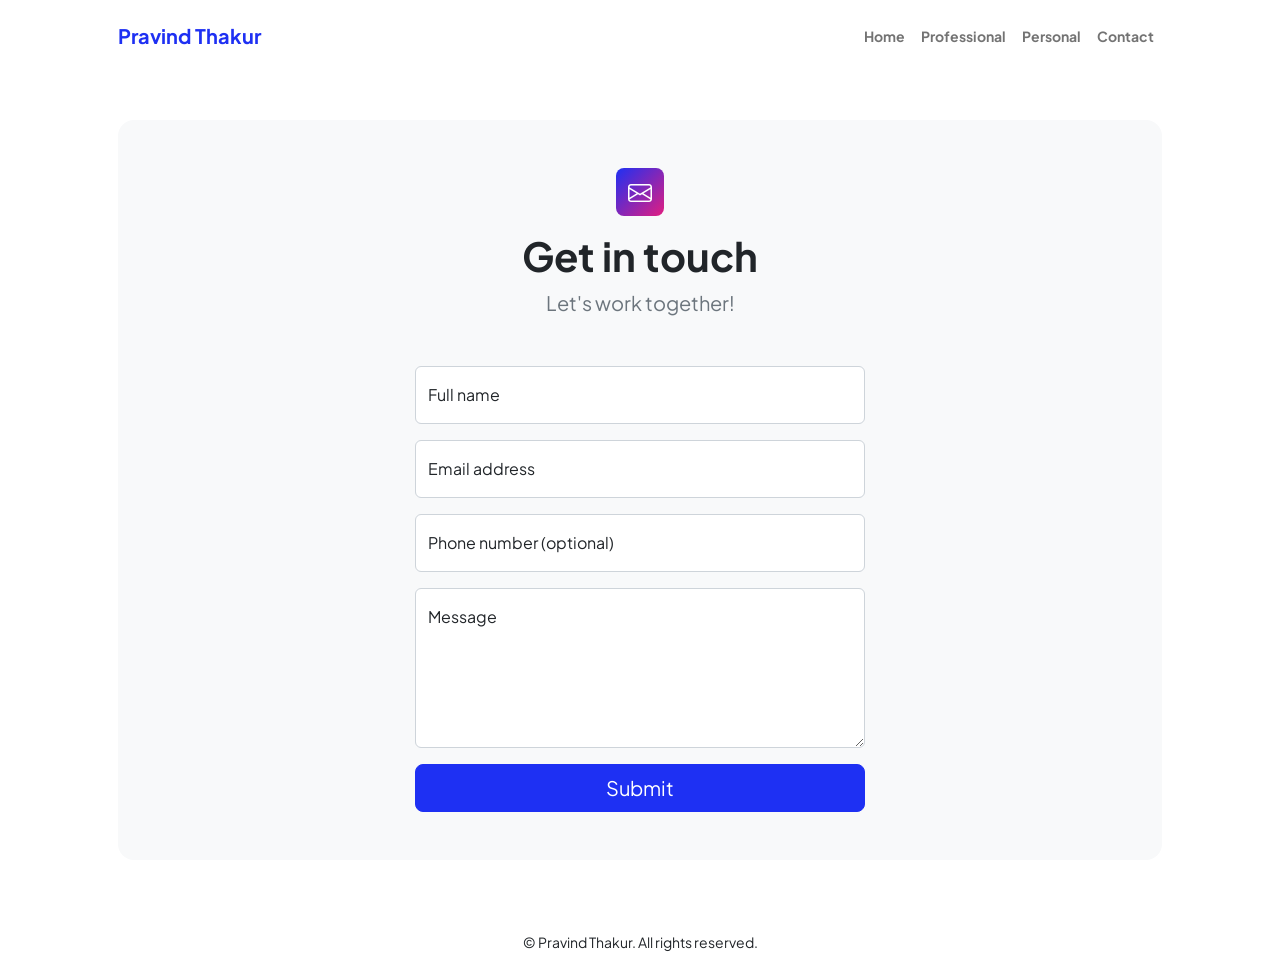
==== contact.html @ eb43ad0c "Change access key in contact form Updated the access key for the contact form." ====
<!DOCTYPE html>
<html lang="en">
    <head>
        <meta charset="utf-8" />
        <meta name="viewport" content="width=device-width, initial-scale=1, shrink-to-fit=no" />
        <meta name="description" content="Get in touch with Pravind Thakur" />
        <meta name="author" content="Pravind Thakur" />
        <title>Pravind Thakur | Contact</title>
        <!-- Favicon-->
        <link rel="icon" type="image/x-icon" href="assets/favicon.ico" />
        <!-- Custom Google font-->
        <link rel="preconnect" href="https://fonts.googleapis.com" />
        <link rel="preconnect" href="https://fonts.gstatic.com" crossorigin />
        <link href="https://fonts.googleapis.com/css2?family=Plus+Jakarta+Sans:wght@100;200;300;400;500;600;700;800;900&amp;display=swap" rel="stylesheet" />
        <!-- Bootstrap icons-->
        <link href="https://cdn.jsdelivr.net/npm/bootstrap-icons@1.8.1/font/bootstrap-icons.css" rel="stylesheet" />
        <!-- Core theme CSS (includes Bootstrap)-->
        <link href="css/styles.css" rel="stylesheet" />
    </head>
    <body class="d-flex flex-column">
        <main class="flex-shrink-0">
            <!-- Navigation-->
            <nav class="navbar navbar-expand-lg navbar-light bg-white py-3">
                <div class="container px-5">
                    <a class="navbar-brand" href="index.html"><span class="fw-bolder text-primary">Pravind Thakur</span></a>
                    <button class="navbar-toggler" type="button" data-bs-toggle="collapse" data-bs-target="#navbarSupportedContent" aria-controls="navbarSupportedContent" aria-expanded="false" aria-label="Toggle navigation"><span class="navbar-toggler-icon"></span></button>
                    <div class="collapse navbar-collapse" id="navbarSupportedContent">
                        <ul class="navbar-nav ms-auto mb-2 mb-lg-0 small fw-bolder">
                            <li class="nav-item"><a class="nav-link" href="index.html">Home</a></li>
                            <!-- Links match the file names in your repo. Swap them if needed. -->
                            <li class="nav-item"><a class="nav-link" href="projects.html">Professional</a></li>
                            <li class="nav-item"><a class="nav-link" href="resume.html">Personal</a></li>
                            <li class="nav-item"><a class="nav-link" href="contact.html">Contact</a></li>
                        </ul>
                    </div>
                </div>
            </nav>
            <!-- Page content-->
            <section class="py-5">
                <div class="container px-5">
                    <!-- Contact form-->
                    <div class="bg-light rounded-4 py-5 px-4 px-md-5">
                        <div class="text-center mb-5">
                            <div class="feature bg-primary bg-gradient-primary-to-secondary text-white rounded-3 mb-3"><i class="bi bi-envelope"></i></div>
                            <h1 class="fw-bolder">Get in touch</h1>
                            <p class="lead fw-normal text-muted mb-0">Let's work together!</p>
                        </div>
                        <div class="row gx-5 justify-content-center">
                            <div class="col-lg-8 col-xl-6">
                                <!-- Contact form powered by Web3Forms (https://web3forms.com) -->
                                <form id="contactForm" action="https://api.web3forms.com/submit" method="POST">
                                    <!-- Replace YOUR_ACCESS_KEY_HERE with the key emailed to you by Web3Forms -->
                                    <input type="hidden" name="access_key" value="878c58c5-ea82-4740-922f-58b1c3e87656" />
                                    <input type="hidden" name="subject" value="New message from my portfolio" />
                                    <!-- Spam protection (keep hidden) -->
                                    <input type="checkbox" name="botcheck" style="display: none" />

                                    <!-- Name input-->
                                    <div class="form-floating mb-3">
                                        <input class="form-control" id="name" name="name" type="text" placeholder="Enter your name..." required />
                                        <label for="name">Full name</label>
                                    </div>
                                    <!-- Email address input-->
                                    <div class="form-floating mb-3">
                                        <input class="form-control" id="email" name="email" type="email" placeholder="name@example.com" required />
                                        <label for="email">Email address</label>
                                    </div>
                                    <!-- Phone number input (optional)-->
                                    <div class="form-floating mb-3">
                                        <input class="form-control" id="phone" name="phone" type="tel" placeholder="(123) 456-7890" />
                                        <label for="phone">Phone number (optional)</label>
                                    </div>
                                    <!-- Message input-->
                                    <div class="form-floating mb-3">
                                        <textarea class="form-control" id="message" name="message" placeholder="Enter your message here..." style="height: 10rem" required></textarea>
                                        <label for="message">Message</label>
                                    </div>
                                    <!-- Submit success message-->
                                    <div class="d-none" id="submitSuccessMessage">
                                        <div class="text-center text-success mb-3">
                                            <div class="fw-bolder">Thank you! Your message has been sent.</div>
                                        </div>
                                    </div>
                                    <!-- Submit error message-->
                                    <div class="d-none" id="submitErrorMessage">
                                        <div class="text-center text-danger mb-3">Error sending message. Please try again.</div>
                                    </div>
                                    <!-- Submit Button-->
                                    <div class="d-grid"><button class="btn btn-primary btn-lg" id="submitButton" type="submit">Submit</button></div>
                                </form>
                            </div>
                        </div>
                    </div>
                </div>
            </section>
        </main>
        <!-- Footer-->
        <footer class="bg-white py-4 mt-auto">
            <div class="container px-5">
                <div class="row align-items-center justify-content-center">
                    <div class="col-auto text-center">
                        <div class="small m-0">&copy; Pravind Thakur. All rights reserved.</div>
                    </div>
                </div>
            </div>
        </footer>
        <!-- Bootstrap core JS-->
        <script src="https://cdn.jsdelivr.net/npm/bootstrap@5.2.3/dist/js/bootstrap.bundle.min.js"></script>
        <!-- Core theme JS-->
        <script src="js/scripts.js"></script>
        <!-- Contact form submit handler (shows success/error without leaving the page) -->
        <script>
            document.getElementById('contactForm').addEventListener('submit', async function (e) {
                e.preventDefault();
                const form = e.target;
                const btn = document.getElementById('submitButton');
                const ok = document.getElementById('submitSuccessMessage');
                const err = document.getElementById('submitErrorMessage');
                ok.classList.add('d-none');
                err.classList.add('d-none');
                btn.disabled = true;
                btn.textContent = 'Sending...';
                try {
                    const res = await fetch(form.action, {
                        method: 'POST',
                        headers: { 'Accept': 'application/json' },
                        body: new FormData(form)
                    });
                    const data = await res.json();
                    if (data.success) {
                        ok.classList.remove('d-none');
                        form.reset();
                    } else {
                        err.classList.remove('d-none');
                    }
                } catch (error) {
                    err.classList.remove('d-none');
                }
                btn.disabled = false;
                btn.textContent = 'Submit';
            });
        </script>
    </body>
</html>
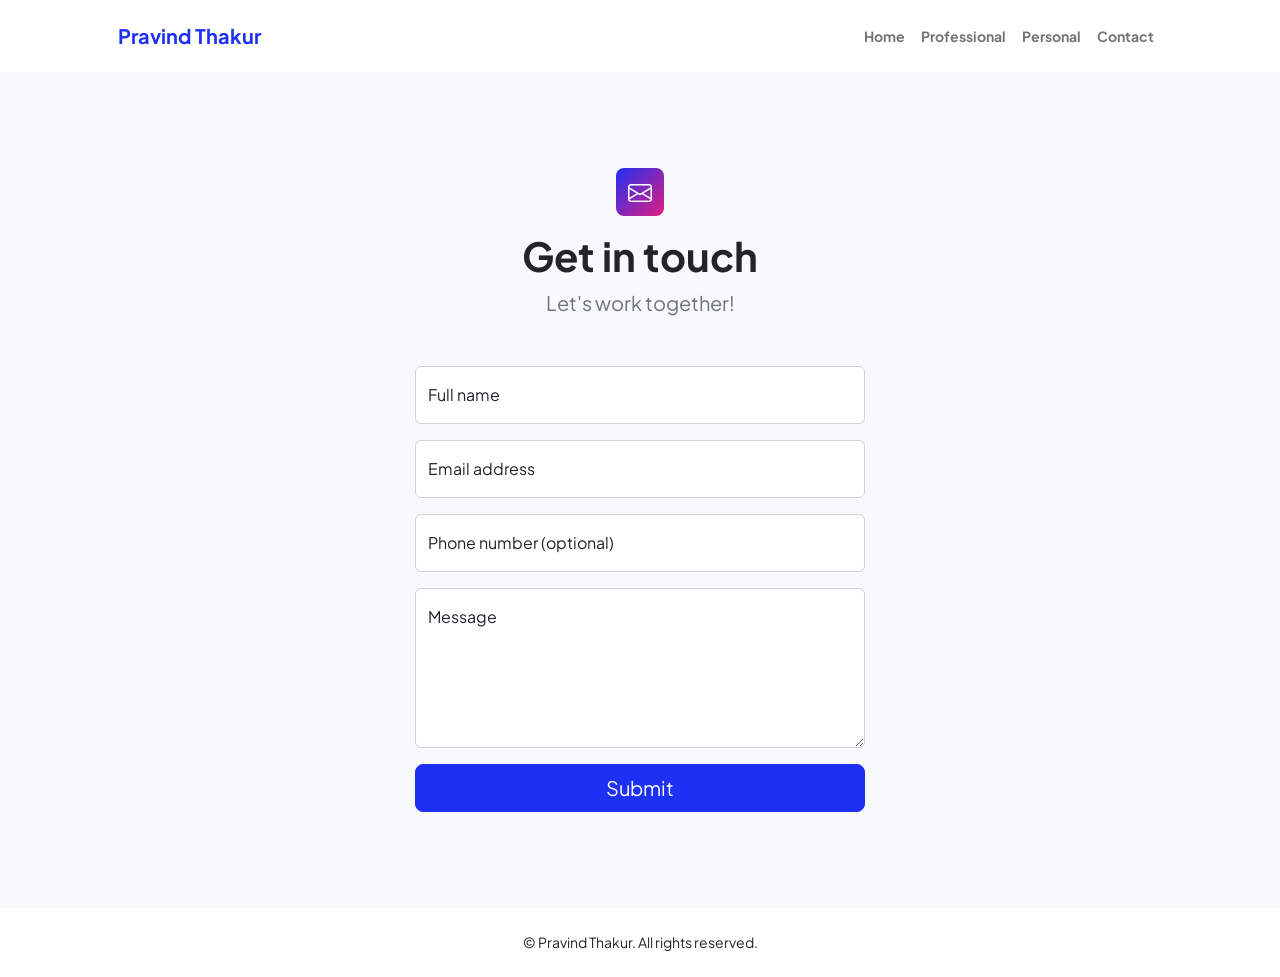
==== commit 1a73f0f7: "Update contact.html" ====
--- a/contact.html
+++ b/contact.html
@@ -17,7 +17,7 @@
         <!-- Core theme CSS (includes Bootstrap)-->
         <link href="css/styles.css" rel="stylesheet" />
     </head>
-    <body class="d-flex flex-column">
+    <body class="d-flex flex-column h-100 bg-light">
         <main class="flex-shrink-0">
             <!-- Navigation-->
             <nav class="navbar navbar-expand-lg navbar-light bg-white py-3">
@@ -28,8 +28,8 @@
                         <ul class="navbar-nav ms-auto mb-2 mb-lg-0 small fw-bolder">
                             <li class="nav-item"><a class="nav-link" href="index.html">Home</a></li>
                             <!-- Links match the file names in your repo. Swap them if needed. -->
-                            <li class="nav-item"><a class="nav-link" href="projects.html">Professional</a></li>
-                            <li class="nav-item"><a class="nav-link" href="resume.html">Personal</a></li>
+                            <li class="nav-item"><a class="nav-link" href="Professional.html">Professional</a></li>
+                            <li class="nav-item"><a class="nav-link" href="Personal.html">Personal</a></li>
                             <li class="nav-item"><a class="nav-link" href="contact.html">Contact</a></li>
                         </ul>
                     </div>
@@ -51,7 +51,7 @@
                                 <form id="contactForm" action="https://api.web3forms.com/submit" method="POST">
                                     <!-- Replace YOUR_ACCESS_KEY_HERE with the key emailed to you by Web3Forms -->
                                     <input type="hidden" name="access_key" value="878c58c5-ea82-4740-922f-58b1c3e87656" />
-                                    <input type="hidden" name="subject" value="New message from my portfolio" />
+                                    <input type="hidden" name="subject" value="New message | PravindThakur.com" />
                                     <!-- Spam protection (keep hidden) -->
                                     <input type="checkbox" name="botcheck" style="display: none" />
 
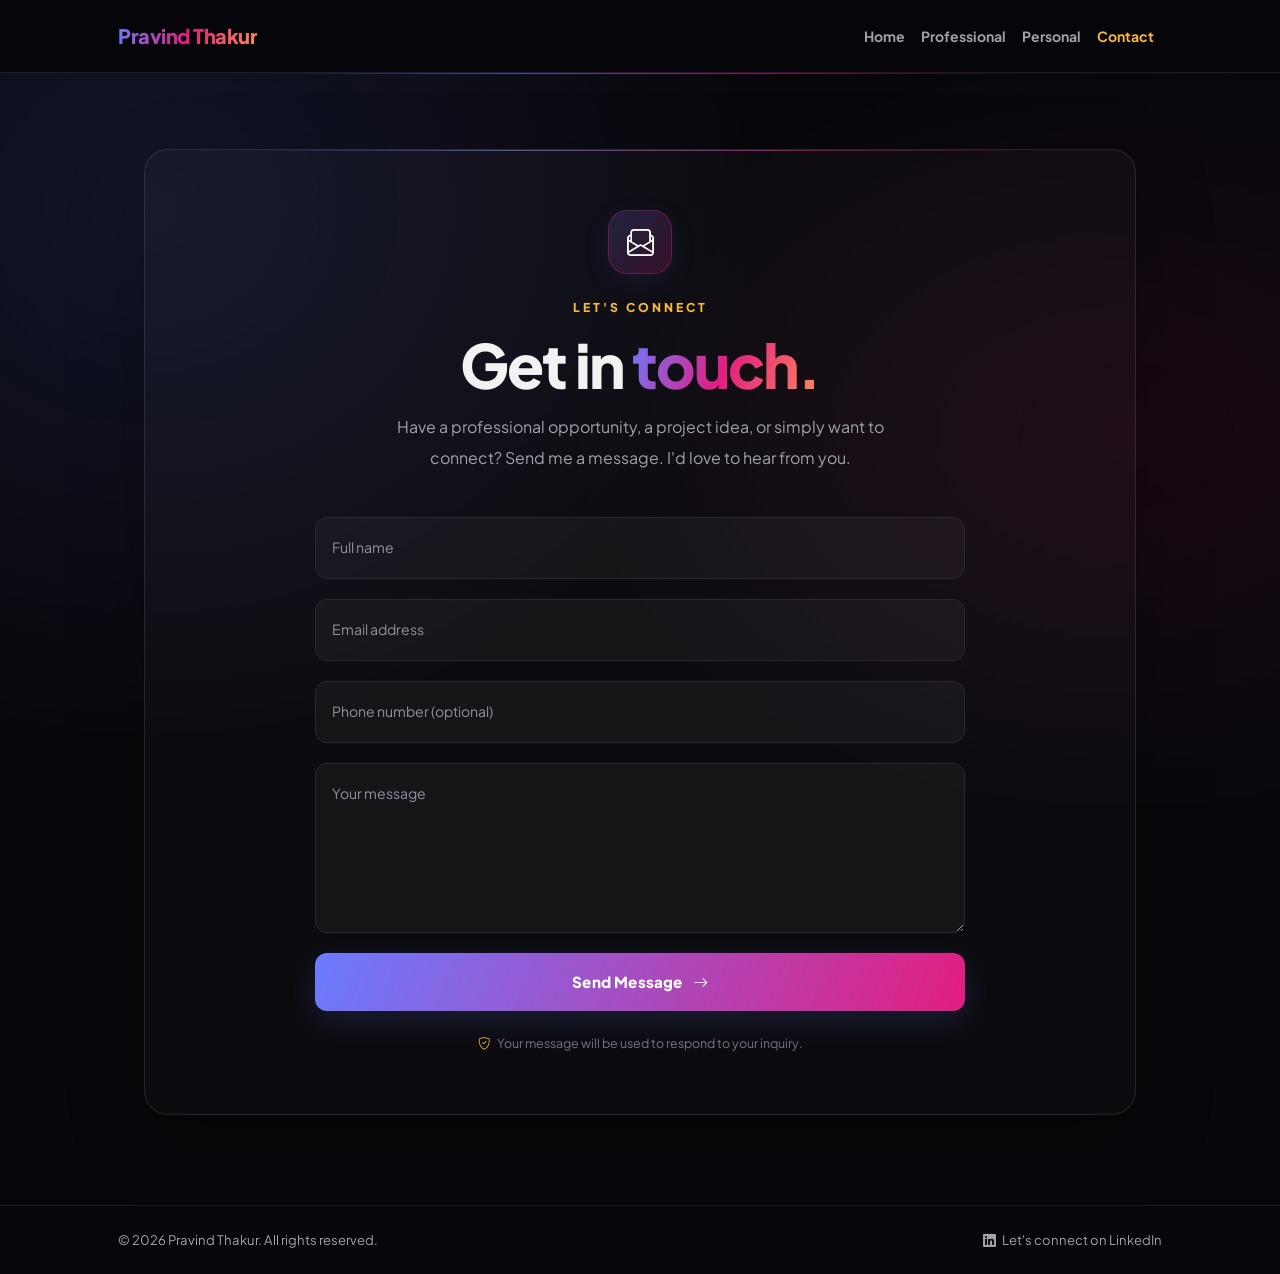
==== commit c3c38d5f: "Update contact.html" ====
--- a/contact.html
+++ b/contact.html
@@ -1,144 +1,805 @@
 <!DOCTYPE html>
 <html lang="en">
-    <head>
-        <meta charset="utf-8" />
-        <meta name="viewport" content="width=device-width, initial-scale=1, shrink-to-fit=no" />
-        <meta name="description" content="Get in touch with Pravind Thakur" />
-        <meta name="author" content="Pravind Thakur" />
-        <title>Pravind Thakur | Contact</title>
-        <!-- Favicon-->
-        <link rel="icon" type="image/x-icon" href="assets/favicon.ico" />
-        <!-- Custom Google font-->
-        <link rel="preconnect" href="https://fonts.googleapis.com" />
-        <link rel="preconnect" href="https://fonts.gstatic.com" crossorigin />
-        <link href="https://fonts.googleapis.com/css2?family=Plus+Jakarta+Sans:wght@100;200;300;400;500;600;700;800;900&amp;display=swap" rel="stylesheet" />
-        <!-- Bootstrap icons-->
-        <link href="https://cdn.jsdelivr.net/npm/bootstrap-icons@1.8.1/font/bootstrap-icons.css" rel="stylesheet" />
-        <!-- Core theme CSS (includes Bootstrap)-->
-        <link href="css/styles.css" rel="stylesheet" />
-    </head>
-    <body class="d-flex flex-column h-100 bg-light">
-        <main class="flex-shrink-0">
-            <!-- Navigation-->
-            <nav class="navbar navbar-expand-lg navbar-light bg-white py-3">
-                <div class="container px-5">
-                    <a class="navbar-brand" href="index.html"><span class="fw-bolder text-primary">Pravind Thakur</span></a>
-                    <button class="navbar-toggler" type="button" data-bs-toggle="collapse" data-bs-target="#navbarSupportedContent" aria-controls="navbarSupportedContent" aria-expanded="false" aria-label="Toggle navigation"><span class="navbar-toggler-icon"></span></button>
-                    <div class="collapse navbar-collapse" id="navbarSupportedContent">
-                        <ul class="navbar-nav ms-auto mb-2 mb-lg-0 small fw-bolder">
-                            <li class="nav-item"><a class="nav-link" href="index.html">Home</a></li>
-                            <!-- Links match the file names in your repo. Swap them if needed. -->
-                            <li class="nav-item"><a class="nav-link" href="Professional.html">Professional</a></li>
-                            <li class="nav-item"><a class="nav-link" href="Personal.html">Personal</a></li>
-                            <li class="nav-item"><a class="nav-link" href="contact.html">Contact</a></li>
-                        </ul>
+<head>
+    <meta charset="utf-8" />
+    <meta name="viewport" content="width=device-width, initial-scale=1" />
+    <meta name="description" content="Get in touch with Pravind Thakur for professional opportunities, collaborations, and inquiries." />
+    <meta name="author" content="Pravind Thakur" />
+
+    <title>Pravind Thakur | Contact</title>
+
+    <!-- Favicon -->
+    <link rel="icon" type="image/x-icon" href="assets/favicon.ico" />
+
+    <!-- Google Font -->
+    <link rel="preconnect" href="https://fonts.googleapis.com" />
+    <link rel="preconnect" href="https://fonts.gstatic.com" crossorigin />
+    <link href="https://fonts.googleapis.com/css2?family=Plus+Jakarta+Sans:wght@100;200;300;400;500;600;700;800;900&display=swap" rel="stylesheet" />
+
+    <!-- Bootstrap Icons -->
+    <link href="https://cdn.jsdelivr.net/npm/bootstrap-icons@1.8.1/font/bootstrap-icons.css" rel="stylesheet" />
+
+    <!-- Existing Site CSS -->
+    <link href="css/styles.css" rel="stylesheet" />
+
+    <style>
+        :root {
+            color-scheme: dark;
+
+            --c-bg: #07070b;
+            --c-surface: rgba(255, 255, 255, 0.035);
+            --c-surface-hover: rgba(255, 255, 255, 0.06);
+            --c-border: #1c1c24;
+            --c-text: #f2f2f2;
+            --c-muted: #a1a1aa;
+            --c-gold: #f5b942;
+            --c-blue: #6c7bff;
+            --c-pink: #e21e80;
+            --c-orange: #ff8a5c;
+        }
+
+        * {
+            box-sizing: border-box;
+        }
+
+        html {
+            min-height: 100%;
+            scroll-behavior: smooth;
+            background: var(--c-bg);
+        }
+
+        body {
+            min-height: 100vh;
+            margin: 0;
+            font-family: 'Plus Jakarta Sans', sans-serif;
+            background: var(--c-bg) !important;
+            color: var(--c-text);
+        }
+
+        a {
+            text-decoration: none;
+        }
+
+        /* Navigation */
+
+        .navbar {
+            background: rgba(7, 7, 11, 0.94) !important;
+            border-bottom: 1px solid var(--c-border);
+            backdrop-filter: blur(16px);
+            -webkit-backdrop-filter: blur(16px);
+        }
+
+        .navbar-brand {
+            color: var(--c-text) !important;
+            font-weight: 800;
+            letter-spacing: -0.5px;
+        }
+
+        .brand-gradient {
+            background: linear-gradient(
+                110deg,
+                var(--c-blue),
+                var(--c-pink),
+                var(--c-orange)
+            );
+            -webkit-background-clip: text;
+            background-clip: text;
+            -webkit-text-fill-color: transparent;
+        }
+
+        .navbar .nav-link {
+            color: var(--c-muted) !important;
+            font-weight: 700;
+            transition: color 0.25s ease;
+        }
+
+        .navbar .nav-link:hover,
+        .navbar .nav-link.active {
+            color: var(--c-gold) !important;
+        }
+
+        .navbar-toggler {
+            border: 1px solid #343440;
+            padding: 7px 10px;
+        }
+
+        .navbar-toggler:focus {
+            box-shadow: 0 0 0 3px rgba(108, 123, 255, 0.2);
+        }
+
+        .navbar-toggler-icon {
+            filter: invert(1);
+        }
+
+        /* Main section */
+
+        .contact-section {
+            position: relative;
+            isolation: isolate;
+            overflow: hidden;
+            min-height: calc(100vh - 140px);
+            padding: 76px 0 90px;
+            background:
+                radial-gradient(
+                    ellipse at 12% 12%,
+                    rgba(108, 123, 255, 0.12),
+                    transparent 38%
+                ),
+                radial-gradient(
+                    ellipse at 88% 32%,
+                    rgba(226, 30, 128, 0.09),
+                    transparent 35%
+                ),
+                var(--c-bg);
+        }
+
+        .contact-section::before {
+            content: "";
+            position: absolute;
+            z-index: -1;
+            top: 0;
+            left: 50%;
+            width: min(760px, 100%);
+            height: 1px;
+            transform: translateX(-50%);
+            background: linear-gradient(
+                90deg,
+                transparent,
+                rgba(108, 123, 255, 0.6),
+                rgba(226, 30, 128, 0.6),
+                transparent
+            );
+        }
+
+        .contact-shell {
+            max-width: 1040px;
+            margin: 0 auto;
+            padding: 0 24px;
+        }
+
+        .contact-card {
+            position: relative;
+            overflow: hidden;
+            padding: clamp(28px, 5vw, 60px);
+            border: 1px solid rgba(255, 255, 255, 0.10);
+            border-radius: 24px;
+            background: rgba(255, 255, 255, 0.025);
+            box-shadow: 0 24px 80px rgba(0, 0, 0, 0.24);
+        }
+
+        .contact-card::before {
+            content: "";
+            position: absolute;
+            top: 0;
+            left: 10%;
+            right: 10%;
+            height: 1px;
+            background: linear-gradient(
+                90deg,
+                transparent,
+                rgba(108, 123, 255, 0.65),
+                rgba(226, 30, 128, 0.65),
+                transparent
+            );
+        }
+
+        .contact-eyebrow {
+            margin-bottom: 14px;
+            color: var(--c-gold);
+            font-size: 0.76rem;
+            font-weight: 800;
+            letter-spacing: 3px;
+            text-transform: uppercase;
+        }
+
+        .contact-icon {
+            display: inline-flex;
+            align-items: center;
+            justify-content: center;
+            width: 64px;
+            height: 64px;
+            margin-bottom: 24px;
+            border: 1px solid rgba(226, 30, 128, 0.35);
+            border-radius: 19px;
+            background: linear-gradient(
+                135deg,
+                rgba(108, 123, 255, 0.18),
+                rgba(226, 30, 128, 0.18)
+            );
+            color: #fff;
+            font-size: 1.7rem;
+            box-shadow: 0 8px 30px rgba(108, 123, 255, 0.08);
+        }
+
+        .contact-title {
+            margin-bottom: 14px;
+            color: var(--c-text);
+            font-size: clamp(2.2rem, 5vw, 3.8rem);
+            font-weight: 800;
+            letter-spacing: -2px;
+            line-height: 1.12;
+        }
+
+        .gradient-text {
+            background: linear-gradient(
+                110deg,
+                var(--c-blue),
+                var(--c-pink),
+                var(--c-orange)
+            );
+            -webkit-background-clip: text;
+            background-clip: text;
+            -webkit-text-fill-color: transparent;
+        }
+
+        .contact-subtitle {
+            max-width: 550px;
+            margin: 0 auto;
+            color: var(--c-muted);
+            font-size: 1rem;
+            line-height: 1.9;
+        }
+
+        .contact-form-wrap {
+            max-width: 650px;
+            margin: 44px auto 0;
+        }
+
+        /* Form fields */
+
+        .form-floating {
+            margin-bottom: 20px !important;
+        }
+
+        .form-floating > .form-control {
+            min-height: 62px;
+            padding: 1.2rem 1rem;
+            border: 1px solid #292933;
+            border-radius: 12px;
+            background: rgba(255, 255, 255, 0.035);
+            color: var(--c-text);
+            font-family: inherit;
+            font-size: 0.94rem;
+            box-shadow: none;
+            transition:
+                border-color 0.25s ease,
+                background 0.25s ease,
+                box-shadow 0.25s ease;
+        }
+
+        .form-floating > textarea.form-control {
+            min-height: 170px;
+            padding-top: 1.7rem;
+            resize: vertical;
+        }
+
+        .form-floating > label {
+            padding: 1.2rem 1rem;
+            color: #92929f;
+            font-size: 0.88rem;
+        }
+
+        .form-floating > .form-control:focus {
+            border-color: var(--c-blue);
+            background: rgba(255, 255, 255, 0.05);
+            color: #fff;
+            box-shadow: 0 0 0 3px rgba(108, 123, 255, 0.12);
+        }
+
+        .form-floating > .form-control:focus ~ label,
+        .form-floating > .form-control:not(:placeholder-shown) ~ label {
+            color: var(--c-muted);
+        }
+
+        .form-control::placeholder {
+            color: transparent;
+        }
+
+        .form-control:-webkit-autofill,
+        .form-control:-webkit-autofill:hover,
+        .form-control:-webkit-autofill:focus {
+            -webkit-text-fill-color: var(--c-text);
+            transition: background-color 9999s ease-in-out 0s;
+        }
+
+        /* Submit button */
+
+        .btn-contact {
+            position: relative;
+            display: inline-flex;
+            align-items: center;
+            justify-content: center;
+            gap: 10px;
+            min-height: 58px;
+            padding: 15px 28px;
+            border: 0;
+            border-radius: 12px;
+            background: linear-gradient(
+                110deg,
+                var(--c-blue),
+                var(--c-pink)
+            );
+            color: #fff;
+            font-family: inherit;
+            font-size: 0.95rem;
+            font-weight: 800;
+            letter-spacing: 0.2px;
+            box-shadow: 0 10px 30px rgba(108, 123, 255, 0.15);
+            transition:
+                transform 0.25s ease,
+                box-shadow 0.25s ease,
+                opacity 0.25s ease;
+        }
+
+        .btn-contact:hover {
+            transform: translateY(-2px);
+            color: #fff;
+            box-shadow: 0 14px 35px rgba(226, 30, 128, 0.22);
+        }
+
+        .btn-contact:focus-visible {
+            outline: 2px solid var(--c-gold);
+            outline-offset: 4px;
+        }
+
+        .btn-contact:disabled {
+            cursor: wait;
+            opacity: 0.7;
+            transform: none;
+        }
+
+        /* Form status messages */
+
+        .form-status {
+            padding: 15px 17px;
+            margin-bottom: 22px;
+            border: 1px solid;
+            border-radius: 12px;
+            font-size: 0.9rem;
+            line-height: 1.6;
+        }
+
+        .form-status-success {
+            border-color: rgba(52, 211, 153, 0.35);
+            background: rgba(52, 211, 153, 0.08);
+            color: #6ee7b7;
+        }
+
+        .form-status-error {
+            border-color: rgba(248, 113, 113, 0.35);
+            background: rgba(248, 113, 113, 0.08);
+            color: #fca5a5;
+        }
+
+        .contact-note {
+            margin-top: 22px;
+            color: #777783;
+            font-size: 0.78rem;
+            line-height: 1.7;
+        }
+
+        .contact-note i {
+            margin-right: 5px;
+            color: var(--c-gold);
+        }
+
+        /* Footer */
+
+        .site-footer {
+            padding: 24px 0;
+            border-top: 1px solid var(--c-border);
+            background: var(--c-bg);
+            color: var(--c-muted);
+            font-size: 0.82rem;
+        }
+
+        .site-footer a {
+            color: var(--c-muted);
+            transition: color 0.2s ease;
+        }
+
+        .site-footer a:hover {
+            color: var(--c-gold);
+        }
+
+        /* Scroll progress indicator */
+
+        #cScroll {
+            position: fixed;
+            z-index: 2000;
+            top: 0;
+            left: 0;
+            width: 0;
+            height: 3px;
+            background: linear-gradient(
+                90deg,
+                var(--c-blue),
+                var(--c-pink),
+                var(--c-orange)
+            );
+        }
+
+        /* Responsive layout */
+
+        @media (max-width: 767px) {
+            .contact-section {
+                min-height: auto;
+                padding: 42px 0 55px;
+            }
+
+            .contact-shell {
+                padding: 0 16px;
+            }
+
+            .contact-card {
+                padding: 30px 20px;
+                border-radius: 18px;
+            }
+
+            .contact-title {
+                letter-spacing: -1.2px;
+            }
+
+            .contact-form-wrap {
+                margin-top: 32px;
+            }
+
+            .contact-icon {
+                width: 56px;
+                height: 56px;
+                margin-bottom: 20px;
+                border-radius: 16px;
+            }
+        }
+
+        @media (prefers-reduced-motion: reduce) {
+            *,
+            *::before,
+            *::after {
+                scroll-behavior: auto !important;
+                transition-duration: 0.01ms !important;
+                animation-duration: 0.01ms !important;
+            }
+        }
+    </style>
+</head>
+
+<body class="d-flex flex-column min-vh-100">
+
+    <!-- Scroll Progress -->
+    <div id="cScroll" aria-hidden="true"></div>
+
+    <main class="flex-shrink-0">
+
+        <!-- Navigation -->
+        <nav class="navbar navbar-expand-lg navbar-dark py-3">
+            <div class="container px-4 px-lg-5">
+
+                <a class="navbar-brand" href="index.html">
+                    <span class="brand-gradient">Pravind Thakur</span>
+                </a>
+
+                <button
+                    class="navbar-toggler"
+                    type="button"
+                    data-bs-toggle="collapse"
+                    data-bs-target="#navbarSupportedContent"
+                    aria-controls="navbarSupportedContent"
+                    aria-expanded="false"
+                    aria-label="Toggle navigation">
+                    <span class="navbar-toggler-icon"></span>
+                </button>
+
+                <div class="collapse navbar-collapse" id="navbarSupportedContent">
+                    <ul class="navbar-nav ms-auto mb-2 mb-lg-0 small fw-bolder">
+                        <li class="nav-item">
+                            <a class="nav-link" href="index.html">Home</a>
+                        </li>
+                        <li class="nav-item">
+                            <a class="nav-link" href="Professional.html">Professional</a>
+                        </li>
+                        <li class="nav-item">
+                            <a class="nav-link" href="Personal.html">Personal</a>
+                        </li>
+                        <li class="nav-item">
+                            <a class="nav-link active" aria-current="page" href="contact.html">Contact</a>
+                        </li>
+                    </ul>
+                </div>
+
+            </div>
+        </nav>
+
+        <!-- Contact Section -->
+        <section class="contact-section">
+            <div class="contact-shell">
+
+                <div class="contact-card">
+
+                    <!-- Heading -->
+                    <div class="text-center">
+
+                        <div class="contact-icon">
+                            <i class="bi bi-envelope-paper" aria-hidden="true"></i>
+                        </div>
+
+                        <div class="contact-eyebrow">Let's Connect</div>
+
+                        <h1 class="contact-title">
+                            Get in <span class="gradient-text">touch.</span>
+                        </h1>
+
+                        <p class="contact-subtitle">
+                            Have a professional opportunity, a project idea, or simply
+                            want to connect? Send me a message. I'd love to hear from you.
+                        </p>
+
                     </div>
+
+                    <!-- Contact Form -->
+                    <div class="contact-form-wrap">
+
+                        <form
+                            id="contactForm"
+                            action="https://api.web3forms.com/submit"
+                            method="POST">
+
+                            <!-- Web3Forms Configuration -->
+                            <input
+                                type="hidden"
+                                name="access_key"
+                                value="878c58c5-ea82-4740-922f-58b1c3e87656" />
+
+                            <input
+                                type="hidden"
+                                name="subject"
+                                value="New message | PravindThakur.com" />
+
+                            <!-- Spam Protection -->
+                            <input
+                                type="checkbox"
+                                name="botcheck"
+                                style="display: none"
+                                tabindex="-1"
+                                autocomplete="off" />
+
+                            <!-- Name -->
+                            <div class="form-floating">
+                                <input
+                                    class="form-control"
+                                    id="name"
+                                    name="name"
+                                    type="text"
+                                    placeholder="Your full name"
+                                    autocomplete="name"
+                                    maxlength="100"
+                                    required />
+
+                                <label for="name">Full name</label>
+                            </div>
+
+                            <!-- Email -->
+                            <div class="form-floating">
+                                <input
+                                    class="form-control"
+                                    id="email"
+                                    name="email"
+                                    type="email"
+                                    placeholder="name@example.com"
+                                    autocomplete="email"
+                                    maxlength="254"
+                                    required />
+
+                                <label for="email">Email address</label>
+                            </div>
+
+                            <!-- Phone -->
+                            <div class="form-floating">
+                                <input
+                                    class="form-control"
+                                    id="phone"
+                                    name="phone"
+                                    type="tel"
+                                    placeholder="Phone number (optional)"
+                                    autocomplete="tel"
+                                    maxlength="30" />
+
+                                <label for="phone">Phone number (optional)</label>
+                            </div>
+
+                            <!-- Message -->
+                            <div class="form-floating">
+                                <textarea
+                                    class="form-control"
+                                    id="message"
+                                    name="message"
+                                    placeholder="Write your message"
+                                    maxlength="5000"
+                                    required></textarea>
+
+                                <label for="message">Your message</label>
+                            </div>
+
+                            <!-- Success Message -->
+                            <div
+                                class="form-status form-status-success d-none"
+                                id="submitSuccessMessage"
+                                role="status"
+                                aria-live="polite">
+
+                                <i class="bi bi-check-circle-fill me-2" aria-hidden="true"></i>
+
+                                <strong>Message sent successfully!</strong>
+                                Thank you for reaching out. I appreciate your message.
+                            </div>
+
+                            <!-- Error Message -->
+                            <div
+                                class="form-status form-status-error d-none"
+                                id="submitErrorMessage"
+                                role="alert">
+
+                                <i class="bi bi-exclamation-circle-fill me-2" aria-hidden="true"></i>
+
+                                <strong>Unable to send your message.</strong>
+                                Please try again. If the issue continues, you can contact me through LinkedIn.
+                            </div>
+
+                            <!-- Submit Button -->
+                            <div class="d-grid">
+                                <button
+                                    class="btn-contact"
+                                    id="submitButton"
+                                    type="submit">
+
+                                    <span id="submitButtonText">Send Message</span>
+                                    <i class="bi bi-arrow-right" id="submitButtonIcon" aria-hidden="true"></i>
+
+                                </button>
+                            </div>
+
+                            <p class="contact-note text-center mb-0">
+                                <i class="bi bi-shield-check" aria-hidden="true"></i>
+                                Your message will be used to respond to your inquiry.
+                            </p>
+
+                        </form>
+
+                    </div>
+
                 </div>
-            </nav>
-            <!-- Page content-->
-            <section class="py-5">
-                <div class="container px-5">
-                    <!-- Contact form-->
-                    <div class="bg-light rounded-4 py-5 px-4 px-md-5">
-                        <div class="text-center mb-5">
-                            <div class="feature bg-primary bg-gradient-primary-to-secondary text-white rounded-3 mb-3"><i class="bi bi-envelope"></i></div>
-                            <h1 class="fw-bolder">Get in touch</h1>
-                            <p class="lead fw-normal text-muted mb-0">Let's work together!</p>
-                        </div>
-                        <div class="row gx-5 justify-content-center">
-                            <div class="col-lg-8 col-xl-6">
-                                <!-- Contact form powered by Web3Forms (https://web3forms.com) -->
-                                <form id="contactForm" action="https://api.web3forms.com/submit" method="POST">
-                                    <!-- Replace YOUR_ACCESS_KEY_HERE with the key emailed to you by Web3Forms -->
-                                    <input type="hidden" name="access_key" value="878c58c5-ea82-4740-922f-58b1c3e87656" />
-                                    <input type="hidden" name="subject" value="New message | PravindThakur.com" />
-                                    <!-- Spam protection (keep hidden) -->
-                                    <input type="checkbox" name="botcheck" style="display: none" />
-
-                                    <!-- Name input-->
-                                    <div class="form-floating mb-3">
-                                        <input class="form-control" id="name" name="name" type="text" placeholder="Enter your name..." required />
-                                        <label for="name">Full name</label>
-                                    </div>
-                                    <!-- Email address input-->
-                                    <div class="form-floating mb-3">
-                                        <input class="form-control" id="email" name="email" type="email" placeholder="name@example.com" required />
-                                        <label for="email">Email address</label>
-                                    </div>
-                                    <!-- Phone number input (optional)-->
-                                    <div class="form-floating mb-3">
-                                        <input class="form-control" id="phone" name="phone" type="tel" placeholder="(123) 456-7890" />
-                                        <label for="phone">Phone number (optional)</label>
-                                    </div>
-                                    <!-- Message input-->
-                                    <div class="form-floating mb-3">
-                                        <textarea class="form-control" id="message" name="message" placeholder="Enter your message here..." style="height: 10rem" required></textarea>
-                                        <label for="message">Message</label>
-                                    </div>
-                                    <!-- Submit success message-->
-                                    <div class="d-none" id="submitSuccessMessage">
-                                        <div class="text-center text-success mb-3">
-                                            <div class="fw-bolder">Thank you! Your message has been sent.</div>
-                                        </div>
-                                    </div>
-                                    <!-- Submit error message-->
-                                    <div class="d-none" id="submitErrorMessage">
-                                        <div class="text-center text-danger mb-3">Error sending message. Please try again.</div>
-                                    </div>
-                                    <!-- Submit Button-->
-                                    <div class="d-grid"><button class="btn btn-primary btn-lg" id="submitButton" type="submit">Submit</button></div>
-                                </form>
-                            </div>
-                        </div>
-                    </div>
+
+            </div>
+        </section>
+
+    </main>
+
+    <!-- Footer -->
+    <footer class="site-footer mt-auto">
+        <div class="container px-4 px-lg-5">
+            <div class="d-flex flex-column flex-sm-row align-items-center justify-content-between gap-2">
+
+                <div class="text-center text-sm-start">
+                    &copy; <span id="currentYear">2026</span> Pravind Thakur. All rights reserved.
                 </div>
-            </section>
-        </main>
-        <!-- Footer-->
-        <footer class="bg-white py-4 mt-auto">
-            <div class="container px-5">
-                <div class="row align-items-center justify-content-center">
-                    <div class="col-auto text-center">
-                        <div class="small m-0">&copy; Pravind Thakur. All rights reserved.</div>
-                    </div>
-                </div>
+
+                <a
+                    href="https://www.linkedin.com/in/pravindthakur"
+                    target="_blank"
+                    rel="noopener noreferrer"
+                    aria-label="Connect with Pravind Thakur on LinkedIn">
+                    <i class="bi bi-linkedin me-1" aria-hidden="true"></i>
+                    Let's connect on LinkedIn
+                </a>
+
             </div>
-        </footer>
-        <!-- Bootstrap core JS-->
-        <script src="https://cdn.jsdelivr.net/npm/bootstrap@5.2.3/dist/js/bootstrap.bundle.min.js"></script>
-        <!-- Core theme JS-->
-        <script src="js/scripts.js"></script>
-        <!-- Contact form submit handler (shows success/error without leaving the page) -->
-        <script>
-            document.getElementById('contactForm').addEventListener('submit', async function (e) {
-                e.preventDefault();
-                const form = e.target;
-                const btn = document.getElementById('submitButton');
-                const ok = document.getElementById('submitSuccessMessage');
-                const err = document.getElementById('submitErrorMessage');
-                ok.classList.add('d-none');
-                err.classList.add('d-none');
-                btn.disabled = true;
-                btn.textContent = 'Sending...';
+        </div>
+    </footer>
+
+    <!-- Bootstrap JavaScript -->
+    <script src="https://cdn.jsdelivr.net/npm/bootstrap@5.2.3/dist/js/bootstrap.bundle.min.js"></script>
+
+    <!-- Existing Site JavaScript -->
+    <script src="js/scripts.js"></script>
+
+    <!-- Page Scripts -->
+    <script>
+        // Update copyright year automatically
+        document.getElementById('currentYear').textContent =
+            new Date().getFullYear();
+
+        // Scroll progress indicator
+        function updateScrollProgress() {
+            const scrollTop =
+                window.scrollY || document.documentElement.scrollTop;
+
+            const scrollableHeight =
+                document.documentElement.scrollHeight - window.innerHeight;
+
+            const progress = scrollableHeight > 0
+                ? (scrollTop / scrollableHeight) * 100
+                : 0;
+
+            document.getElementById('cScroll').style.width =
+                Math.min(progress, 100) + '%';
+        }
+
+        window.addEventListener('scroll', updateScrollProgress, {
+            passive: true
+        });
+
+        window.addEventListener('resize', updateScrollProgress);
+
+        updateScrollProgress();
+
+        // Contact form submission using Web3Forms
+        document.getElementById('contactForm').addEventListener(
+            'submit',
+            async function (event) {
+                event.preventDefault();
+
+                const form = event.target;
+                const button = document.getElementById('submitButton');
+                const buttonText = document.getElementById('submitButtonText');
+                const buttonIcon = document.getElementById('submitButtonIcon');
+                const successMessage =
+                    document.getElementById('submitSuccessMessage');
+                const errorMessage =
+                    document.getElementById('submitErrorMessage');
+
+                // Hide previous status messages
+                successMessage.classList.add('d-none');
+                errorMessage.classList.add('d-none');
+
+                // Prevent duplicate submissions
+                button.disabled = true;
+                buttonText.textContent = 'Sending...';
+                buttonIcon.className = 'bi bi-arrow-repeat';
+
                 try {
-                    const res = await fetch(form.action, {
+                    const response = await fetch(form.action, {
                         method: 'POST',
-                        headers: { 'Accept': 'application/json' },
+                        headers: {
+                            'Accept': 'application/json'
+                        },
                         body: new FormData(form)
                     });
-                    const data = await res.json();
-                    if (data.success) {
-                        ok.classList.remove('d-none');
+
+                    const data = await response.json();
+
+                    if (response.ok && data.success) {
+                        successMessage.classList.remove('d-none');
                         form.reset();
+
+                        successMessage.scrollIntoView({
+                            behavior: 'smooth',
+                            block: 'center'
+                        });
                     } else {
-                        err.classList.remove('d-none');
+                        errorMessage.classList.remove('d-none');
+
+                        errorMessage.scrollIntoView({
+                            behavior: 'smooth',
+                            block: 'center'
+                        });
                     }
+
                 } catch (error) {
-                    err.classList.remove('d-none');
+                    errorMessage.classList.remove('d-none');
+
+                    errorMessage.scrollIntoView({
+                        behavior: 'smooth',
+                        block: 'center'
+                    });
+
+                } finally {
+                    button.disabled = false;
+                    buttonText.textContent = 'Send Message';
+                    buttonIcon.className = 'bi bi-arrow-right';
                 }
-                btn.disabled = false;
-                btn.textContent = 'Submit';
-            });
-        </script>
-    </body>
+            }
+        );
+    </script>
+
+</body>
 </html>
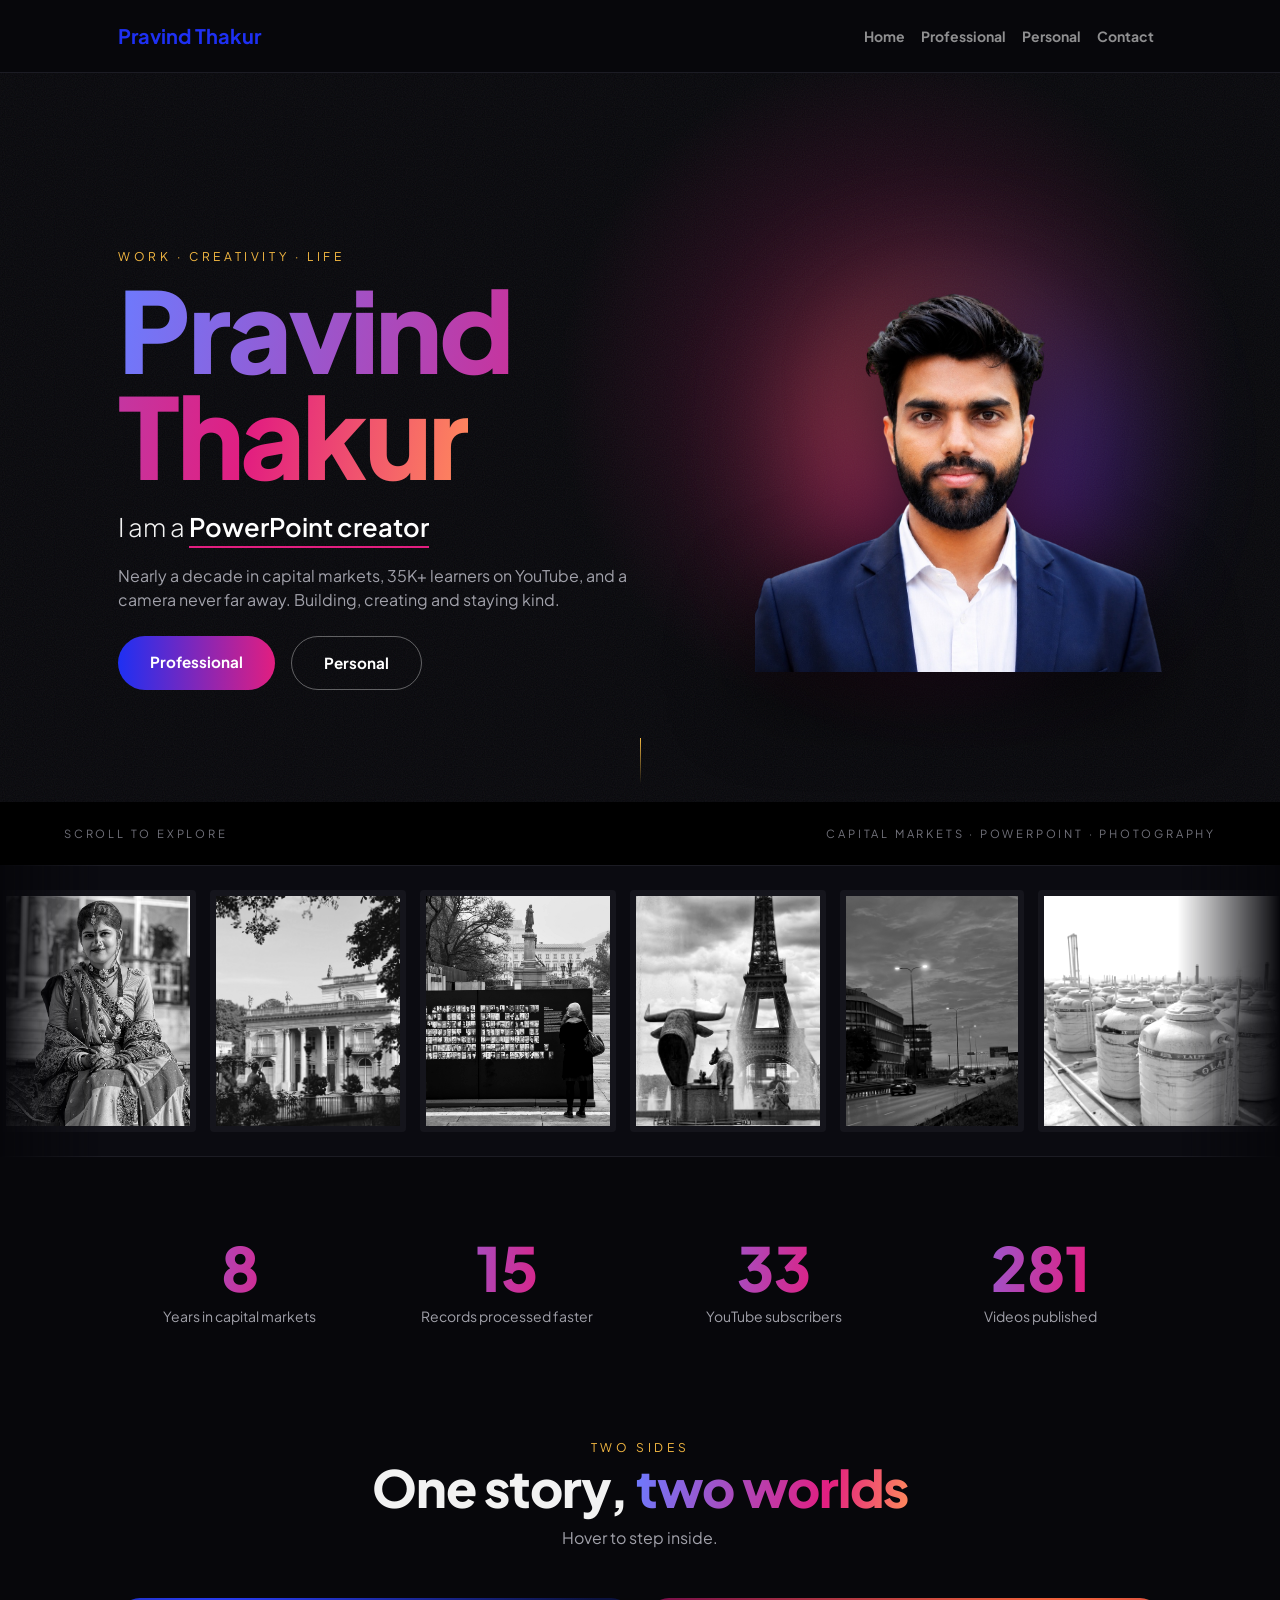
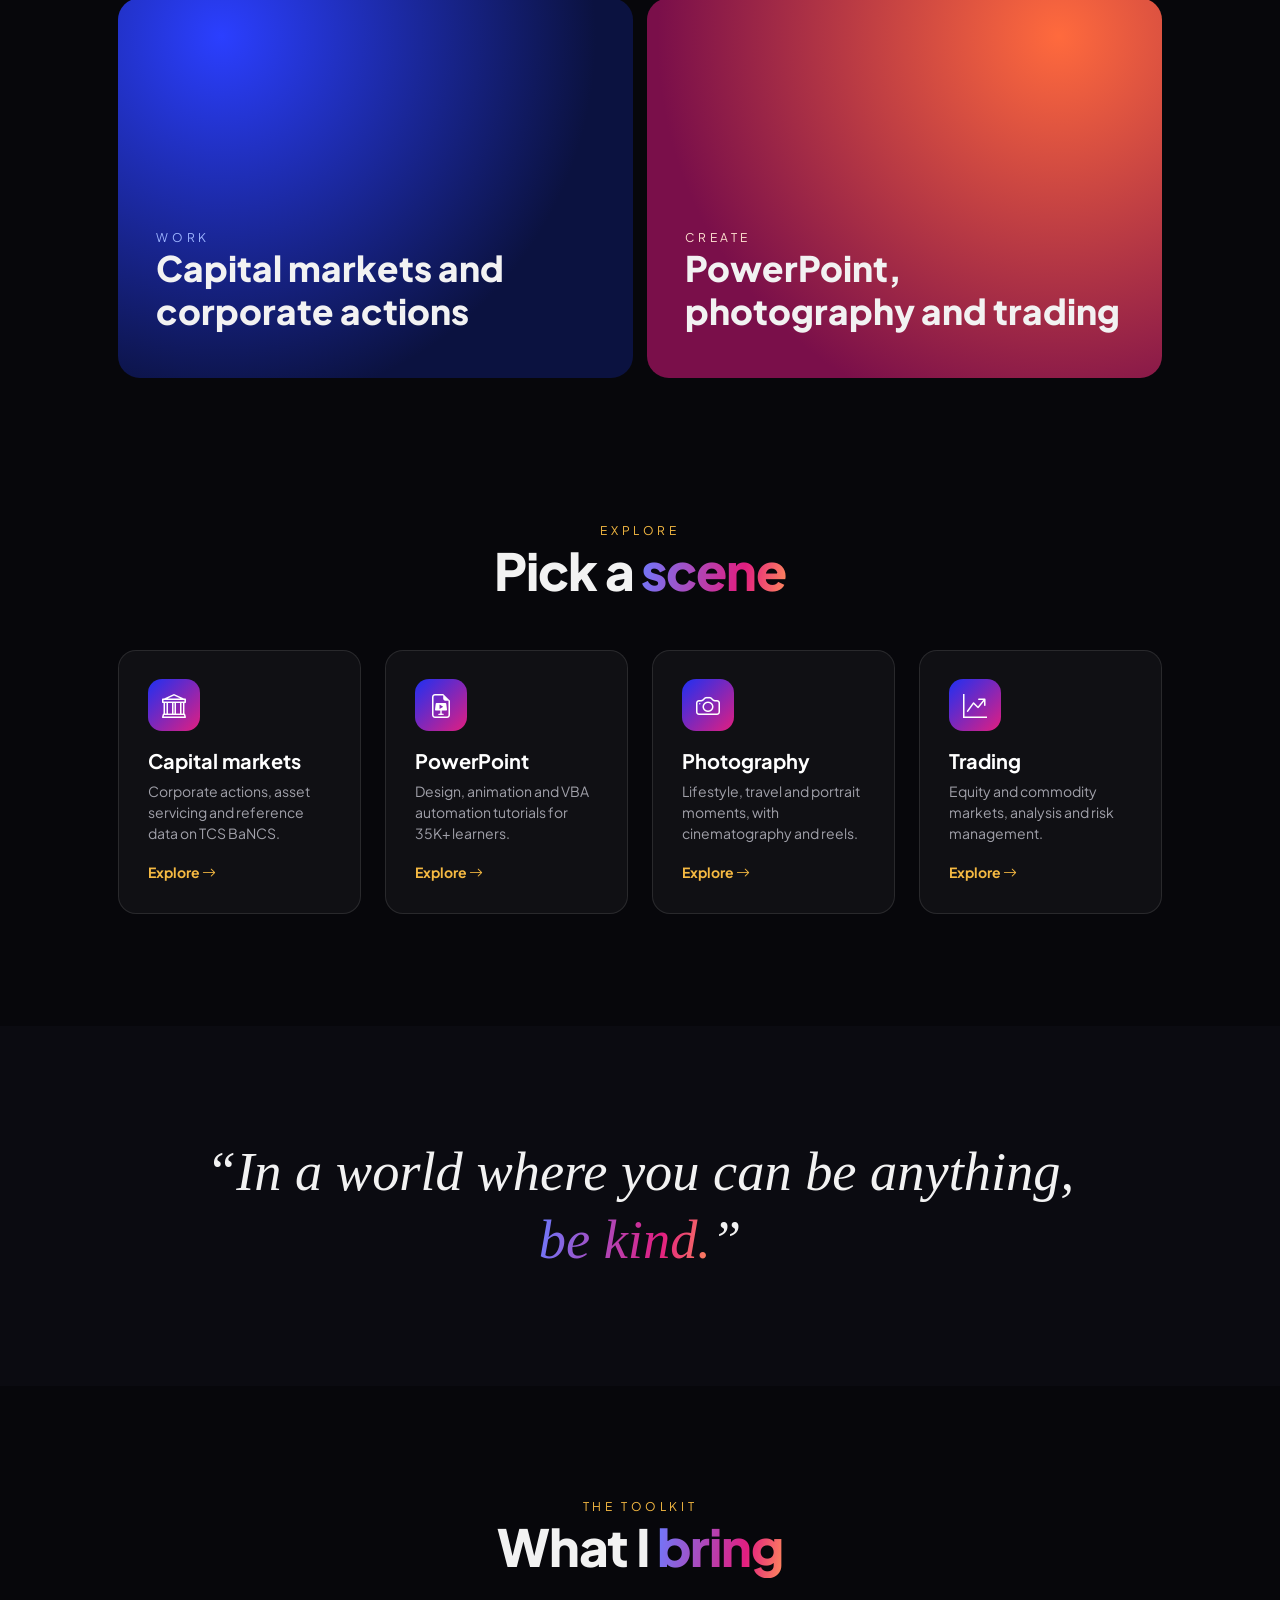
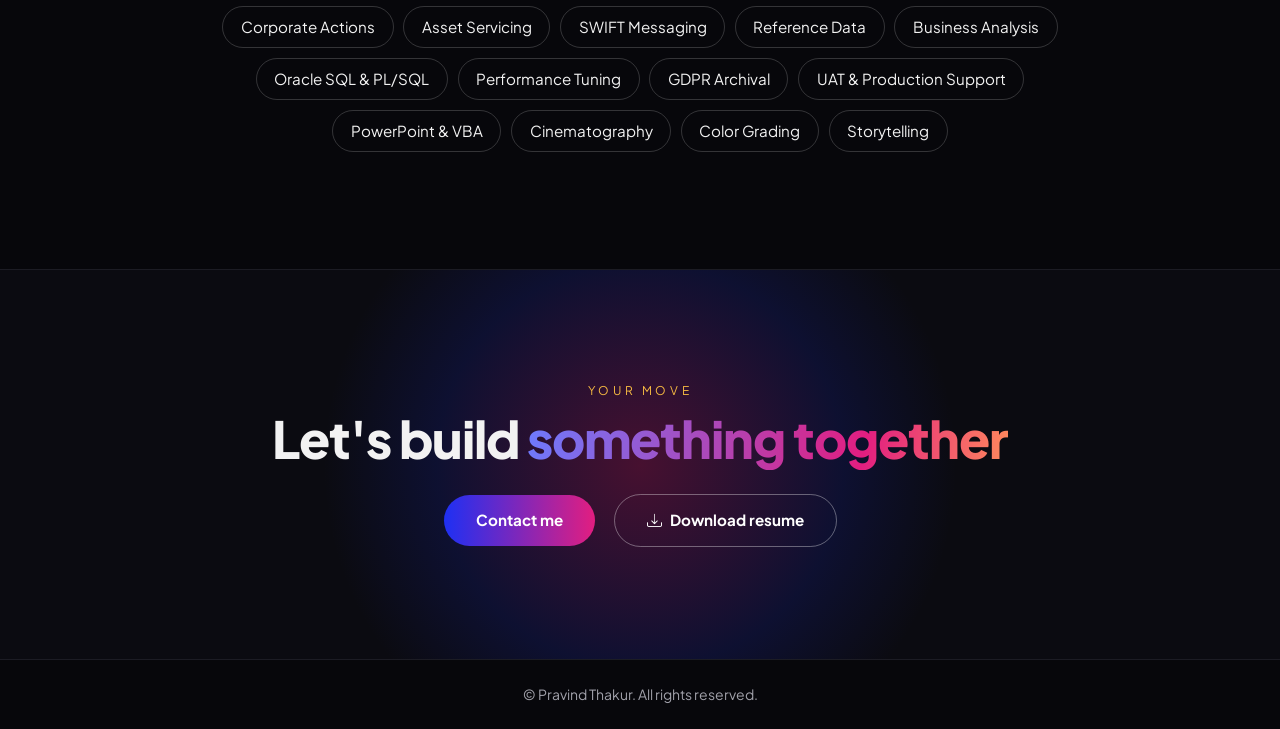
==== commit ee1e3869: "Update contact.html" ====
--- a/contact.html
+++ b/contact.html
@@ -1,805 +1,373 @@
 <!DOCTYPE html>
 <html lang="en">
-<head>
-    <meta charset="utf-8" />
-    <meta name="viewport" content="width=device-width, initial-scale=1" />
-    <meta name="description" content="Get in touch with Pravind Thakur for professional opportunities, collaborations, and inquiries." />
-    <meta name="author" content="Pravind Thakur" />
-
-    <title>Pravind Thakur | Contact</title>
-
-    <!-- Favicon -->
-    <link rel="icon" type="image/x-icon" href="assets/favicon.ico" />
-
-    <!-- Google Font -->
-    <link rel="preconnect" href="https://fonts.googleapis.com" />
-    <link rel="preconnect" href="https://fonts.gstatic.com" crossorigin />
-    <link href="https://fonts.googleapis.com/css2?family=Plus+Jakarta+Sans:wght@100;200;300;400;500;600;700;800;900&display=swap" rel="stylesheet" />
-
-    <!-- Bootstrap Icons -->
-    <link href="https://cdn.jsdelivr.net/npm/bootstrap-icons@1.8.1/font/bootstrap-icons.css" rel="stylesheet" />
-
-    <!-- Existing Site CSS -->
-    <link href="css/styles.css" rel="stylesheet" />
-
-    <style>
-        :root {
-            color-scheme: dark;
-
-            --c-bg: #07070b;
-            --c-surface: rgba(255, 255, 255, 0.035);
-            --c-surface-hover: rgba(255, 255, 255, 0.06);
-            --c-border: #1c1c24;
-            --c-text: #f2f2f2;
-            --c-muted: #a1a1aa;
-            --c-gold: #f5b942;
-            --c-blue: #6c7bff;
-            --c-pink: #e21e80;
-            --c-orange: #ff8a5c;
-        }
-
-        * {
-            box-sizing: border-box;
-        }
-
-        html {
-            min-height: 100%;
-            scroll-behavior: smooth;
-            background: var(--c-bg);
-        }
-
-        body {
-            min-height: 100vh;
-            margin: 0;
-            font-family: 'Plus Jakarta Sans', sans-serif;
-            background: var(--c-bg) !important;
-            color: var(--c-text);
-        }
-
-        a {
-            text-decoration: none;
-        }
-
-        /* Navigation */
-
-        .navbar {
-            background: rgba(7, 7, 11, 0.94) !important;
-            border-bottom: 1px solid var(--c-border);
-            backdrop-filter: blur(16px);
-            -webkit-backdrop-filter: blur(16px);
-        }
-
-        .navbar-brand {
-            color: var(--c-text) !important;
-            font-weight: 800;
-            letter-spacing: -0.5px;
-        }
-
-        .brand-gradient {
-            background: linear-gradient(
-                110deg,
-                var(--c-blue),
-                var(--c-pink),
-                var(--c-orange)
-            );
-            -webkit-background-clip: text;
-            background-clip: text;
-            -webkit-text-fill-color: transparent;
-        }
-
-        .navbar .nav-link {
-            color: var(--c-muted) !important;
-            font-weight: 700;
-            transition: color 0.25s ease;
-        }
-
-        .navbar .nav-link:hover,
-        .navbar .nav-link.active {
-            color: var(--c-gold) !important;
-        }
-
-        .navbar-toggler {
-            border: 1px solid #343440;
-            padding: 7px 10px;
-        }
-
-        .navbar-toggler:focus {
-            box-shadow: 0 0 0 3px rgba(108, 123, 255, 0.2);
-        }
-
-        .navbar-toggler-icon {
-            filter: invert(1);
-        }
-
-        /* Main section */
-
-        .contact-section {
-            position: relative;
-            isolation: isolate;
-            overflow: hidden;
-            min-height: calc(100vh - 140px);
-            padding: 76px 0 90px;
-            background:
-                radial-gradient(
-                    ellipse at 12% 12%,
-                    rgba(108, 123, 255, 0.12),
-                    transparent 38%
-                ),
-                radial-gradient(
-                    ellipse at 88% 32%,
-                    rgba(226, 30, 128, 0.09),
-                    transparent 35%
-                ),
-                var(--c-bg);
-        }
-
-        .contact-section::before {
-            content: "";
-            position: absolute;
-            z-index: -1;
-            top: 0;
-            left: 50%;
-            width: min(760px, 100%);
-            height: 1px;
-            transform: translateX(-50%);
-            background: linear-gradient(
-                90deg,
-                transparent,
-                rgba(108, 123, 255, 0.6),
-                rgba(226, 30, 128, 0.6),
-                transparent
-            );
-        }
-
-        .contact-shell {
-            max-width: 1040px;
-            margin: 0 auto;
-            padding: 0 24px;
-        }
-
-        .contact-card {
-            position: relative;
-            overflow: hidden;
-            padding: clamp(28px, 5vw, 60px);
-            border: 1px solid rgba(255, 255, 255, 0.10);
-            border-radius: 24px;
-            background: rgba(255, 255, 255, 0.025);
-            box-shadow: 0 24px 80px rgba(0, 0, 0, 0.24);
-        }
-
-        .contact-card::before {
-            content: "";
-            position: absolute;
-            top: 0;
-            left: 10%;
-            right: 10%;
-            height: 1px;
-            background: linear-gradient(
-                90deg,
-                transparent,
-                rgba(108, 123, 255, 0.65),
-                rgba(226, 30, 128, 0.65),
-                transparent
-            );
-        }
-
-        .contact-eyebrow {
-            margin-bottom: 14px;
-            color: var(--c-gold);
-            font-size: 0.76rem;
-            font-weight: 800;
-            letter-spacing: 3px;
-            text-transform: uppercase;
-        }
-
-        .contact-icon {
-            display: inline-flex;
-            align-items: center;
-            justify-content: center;
-            width: 64px;
-            height: 64px;
-            margin-bottom: 24px;
-            border: 1px solid rgba(226, 30, 128, 0.35);
-            border-radius: 19px;
-            background: linear-gradient(
-                135deg,
-                rgba(108, 123, 255, 0.18),
-                rgba(226, 30, 128, 0.18)
-            );
-            color: #fff;
-            font-size: 1.7rem;
-            box-shadow: 0 8px 30px rgba(108, 123, 255, 0.08);
-        }
-
-        .contact-title {
-            margin-bottom: 14px;
-            color: var(--c-text);
-            font-size: clamp(2.2rem, 5vw, 3.8rem);
-            font-weight: 800;
-            letter-spacing: -2px;
-            line-height: 1.12;
-        }
-
-        .gradient-text {
-            background: linear-gradient(
-                110deg,
-                var(--c-blue),
-                var(--c-pink),
-                var(--c-orange)
-            );
-            -webkit-background-clip: text;
-            background-clip: text;
-            -webkit-text-fill-color: transparent;
-        }
-
-        .contact-subtitle {
-            max-width: 550px;
-            margin: 0 auto;
-            color: var(--c-muted);
-            font-size: 1rem;
-            line-height: 1.9;
-        }
-
-        .contact-form-wrap {
-            max-width: 650px;
-            margin: 44px auto 0;
-        }
-
-        /* Form fields */
-
-        .form-floating {
-            margin-bottom: 20px !important;
-        }
-
-        .form-floating > .form-control {
-            min-height: 62px;
-            padding: 1.2rem 1rem;
-            border: 1px solid #292933;
-            border-radius: 12px;
-            background: rgba(255, 255, 255, 0.035);
-            color: var(--c-text);
-            font-family: inherit;
-            font-size: 0.94rem;
-            box-shadow: none;
-            transition:
-                border-color 0.25s ease,
-                background 0.25s ease,
-                box-shadow 0.25s ease;
-        }
-
-        .form-floating > textarea.form-control {
-            min-height: 170px;
-            padding-top: 1.7rem;
-            resize: vertical;
-        }
-
-        .form-floating > label {
-            padding: 1.2rem 1rem;
-            color: #92929f;
-            font-size: 0.88rem;
-        }
-
-        .form-floating > .form-control:focus {
-            border-color: var(--c-blue);
-            background: rgba(255, 255, 255, 0.05);
-            color: #fff;
-            box-shadow: 0 0 0 3px rgba(108, 123, 255, 0.12);
-        }
-
-        .form-floating > .form-control:focus ~ label,
-        .form-floating > .form-control:not(:placeholder-shown) ~ label {
-            color: var(--c-muted);
-        }
-
-        .form-control::placeholder {
-            color: transparent;
-        }
-
-        .form-control:-webkit-autofill,
-        .form-control:-webkit-autofill:hover,
-        .form-control:-webkit-autofill:focus {
-            -webkit-text-fill-color: var(--c-text);
-            transition: background-color 9999s ease-in-out 0s;
-        }
-
-        /* Submit button */
-
-        .btn-contact {
-            position: relative;
-            display: inline-flex;
-            align-items: center;
-            justify-content: center;
-            gap: 10px;
-            min-height: 58px;
-            padding: 15px 28px;
-            border: 0;
-            border-radius: 12px;
-            background: linear-gradient(
-                110deg,
-                var(--c-blue),
-                var(--c-pink)
-            );
-            color: #fff;
-            font-family: inherit;
-            font-size: 0.95rem;
-            font-weight: 800;
-            letter-spacing: 0.2px;
-            box-shadow: 0 10px 30px rgba(108, 123, 255, 0.15);
-            transition:
-                transform 0.25s ease,
-                box-shadow 0.25s ease,
-                opacity 0.25s ease;
-        }
-
-        .btn-contact:hover {
-            transform: translateY(-2px);
-            color: #fff;
-            box-shadow: 0 14px 35px rgba(226, 30, 128, 0.22);
-        }
-
-        .btn-contact:focus-visible {
-            outline: 2px solid var(--c-gold);
-            outline-offset: 4px;
-        }
-
-        .btn-contact:disabled {
-            cursor: wait;
-            opacity: 0.7;
-            transform: none;
-        }
-
-        /* Form status messages */
-
-        .form-status {
-            padding: 15px 17px;
-            margin-bottom: 22px;
-            border: 1px solid;
-            border-radius: 12px;
-            font-size: 0.9rem;
-            line-height: 1.6;
-        }
-
-        .form-status-success {
-            border-color: rgba(52, 211, 153, 0.35);
-            background: rgba(52, 211, 153, 0.08);
-            color: #6ee7b7;
-        }
-
-        .form-status-error {
-            border-color: rgba(248, 113, 113, 0.35);
-            background: rgba(248, 113, 113, 0.08);
-            color: #fca5a5;
-        }
-
-        .contact-note {
-            margin-top: 22px;
-            color: #777783;
-            font-size: 0.78rem;
-            line-height: 1.7;
-        }
-
-        .contact-note i {
-            margin-right: 5px;
-            color: var(--c-gold);
-        }
-
-        /* Footer */
-
-        .site-footer {
-            padding: 24px 0;
-            border-top: 1px solid var(--c-border);
-            background: var(--c-bg);
-            color: var(--c-muted);
-            font-size: 0.82rem;
-        }
-
-        .site-footer a {
-            color: var(--c-muted);
-            transition: color 0.2s ease;
-        }
-
-        .site-footer a:hover {
-            color: var(--c-gold);
-        }
-
-        /* Scroll progress indicator */
-
-        #cScroll {
-            position: fixed;
-            z-index: 2000;
-            top: 0;
-            left: 0;
-            width: 0;
-            height: 3px;
-            background: linear-gradient(
-                90deg,
-                var(--c-blue),
-                var(--c-pink),
-                var(--c-orange)
-            );
-        }
-
-        /* Responsive layout */
-
-        @media (max-width: 767px) {
-            .contact-section {
-                min-height: auto;
-                padding: 42px 0 55px;
-            }
-
-            .contact-shell {
-                padding: 0 16px;
-            }
-
-            .contact-card {
-                padding: 30px 20px;
-                border-radius: 18px;
-            }
-
-            .contact-title {
-                letter-spacing: -1.2px;
-            }
-
-            .contact-form-wrap {
-                margin-top: 32px;
-            }
-
-            .contact-icon {
-                width: 56px;
-                height: 56px;
-                margin-bottom: 20px;
-                border-radius: 16px;
-            }
-        }
-
-        @media (prefers-reduced-motion: reduce) {
-            *,
-            *::before,
-            *::after {
-                scroll-behavior: auto !important;
-                transition-duration: 0.01ms !important;
-                animation-duration: 0.01ms !important;
-            }
-        }
-    </style>
-</head>
-
-<body class="d-flex flex-column min-vh-100">
-
-    <!-- Scroll Progress -->
-    <div id="cScroll" aria-hidden="true"></div>
-
-    <main class="flex-shrink-0">
-
-        <!-- Navigation -->
-        <nav class="navbar navbar-expand-lg navbar-dark py-3">
-            <div class="container px-4 px-lg-5">
-
-                <a class="navbar-brand" href="index.html">
-                    <span class="brand-gradient">Pravind Thakur</span>
-                </a>
-
-                <button
-                    class="navbar-toggler"
-                    type="button"
-                    data-bs-toggle="collapse"
-                    data-bs-target="#navbarSupportedContent"
-                    aria-controls="navbarSupportedContent"
-                    aria-expanded="false"
-                    aria-label="Toggle navigation">
-                    <span class="navbar-toggler-icon"></span>
-                </button>
-
-                <div class="collapse navbar-collapse" id="navbarSupportedContent">
-                    <ul class="navbar-nav ms-auto mb-2 mb-lg-0 small fw-bolder">
-                        <li class="nav-item">
-                            <a class="nav-link" href="index.html">Home</a>
-                        </li>
-                        <li class="nav-item">
-                            <a class="nav-link" href="Professional.html">Professional</a>
-                        </li>
-                        <li class="nav-item">
-                            <a class="nav-link" href="Personal.html">Personal</a>
-                        </li>
-                        <li class="nav-item">
-                            <a class="nav-link active" aria-current="page" href="contact.html">Contact</a>
-                        </li>
-                    </ul>
+    <head>
+        <meta charset="utf-8" />
+        <meta name="viewport" content="width=device-width, initial-scale=1, shrink-to-fit=no" />
+        <meta name="description" content="" />
+        <meta name="author" content="" />
+        <title>Pravind Thakur | Home</title>
+        <!-- Favicon-->
+        <link rel="icon" type="image/x-icon" href="assets/favicon.ico" />
+        <!-- Custom Google font-->
+        <link rel="preconnect" href="https://fonts.googleapis.com" />
+        <link rel="preconnect" href="https://fonts.gstatic.com" crossorigin />
+        <link href="https://fonts.googleapis.com/css2?family=Plus+Jakarta+Sans:wght@100;200;300;400;500;600;700;800;900&amp;display=swap" rel="stylesheet" />
+        <!-- Bootstrap icons-->
+        <link href="https://cdn.jsdelivr.net/npm/bootstrap-icons@1.8.1/font/bootstrap-icons.css" rel="stylesheet" />
+        <!-- Core theme CSS (includes Bootstrap)-->
+        <link href="css/styles.css" rel="stylesheet" />
+    </head>
+    <body class="d-flex flex-column h-100 bg-light">
+        <main class="flex-shrink-0">
+            <!-- Navigation-->
+            <nav class="navbar navbar-expand-lg navbar-dark py-3" style="background:#07070b;border-bottom:1px solid #1c1c24">
+                <div class="container px-5">
+                    <a class="navbar-brand" href="index.html"><span class="fw-bolder text-primary">Pravind Thakur</span></a>
+                    <button class="navbar-toggler" type="button" data-bs-toggle="collapse" data-bs-target="#navbarSupportedContent" aria-controls="navbarSupportedContent" aria-expanded="false" aria-label="Toggle navigation"><span class="navbar-toggler-icon"></span></button>
+                    <div class="collapse navbar-collapse" id="navbarSupportedContent">
+                        <ul class="navbar-nav ms-auto mb-2 mb-lg-0 small fw-bolder">
+                            <li class="nav-item"><a class="nav-link" href="index.html">Home</a></li>
+                            <li class="nav-item"><a class="nav-link" href="Professional.html">Professional</a></li>
+                            <li class="nav-item"><a class="nav-link" href="Personal.html">Personal</a></li>
+                            <li class="nav-item"><a class="nav-link" href="contact.html">Contact</a></li>
+                        </ul>
+                    </div>
                 </div>
-
+            </nav>
+
+            <!-- ===== Cinematic home body: styles ===== -->
+            <script>document.documentElement.classList.add('js');</script>
+            <style>
+                .cine{background:#07070b;color:#f2f2f2;position:relative;overflow:hidden}
+                .cine a{text-decoration:none}
+                .c-grad{background:linear-gradient(100deg,#6c7bff 0%,#e21e80 70%,#ff8a5c 100%);-webkit-background-clip:text;background-clip:text;-webkit-text-fill-color:transparent}
+                .c-gold{color:#f5b942}
+                .c-muted{color:#a1a1aa}
+                #cScroll{position:fixed;top:0;left:0;height:3px;width:0;background:linear-gradient(90deg,#1e30f3,#e21e80);z-index:2000}
+
+                .c-hero{position:relative;min-height:88vh;display:flex;align-items:center;padding:9vh 0}
+                .c-hero::before{content:"";position:absolute;inset:0;background:radial-gradient(520px circle at var(--mx,70%) var(--my,40%),rgba(226,30,128,.28),transparent 65%);pointer-events:none}
+                .c-hero::after{content:"";position:absolute;inset:0;opacity:.07;pointer-events:none;background-image:url("data:image/svg+xml;utf8,<svg xmlns='http://www.w3.org/2000/svg' width='160' height='160'><filter id='n'><feTurbulence type='fractalNoise' baseFrequency='.9' numOctaves='2'/></filter><rect width='100%' height='100%' filter='url(%23n)'/></svg>")}
+                .c-lb{position:absolute;left:0;right:0;height:7vh;background:#000;display:flex;align-items:center;justify-content:space-between;padding:0 5vw;font-size:.7rem;letter-spacing:.25em;text-transform:uppercase;color:#71717a;z-index:2}
+                .c-lb.top{top:0}.c-lb.bot{bottom:0}
+                .c-eyebrow{letter-spacing:.3em;font-size:.75rem;text-transform:uppercase;color:#f5b942}
+                .c-title{font-size:clamp(3rem,9vw,7rem);font-weight:800;line-height:.95;letter-spacing:-.03em;margin:.6rem 0 1.2rem}
+                .c-role{font-size:clamp(1.1rem,2.4vw,1.6rem);font-weight:300;min-height:2.2em}
+                .c-role b{font-weight:600;color:#fff;transition:opacity .35s,transform .35s;display:inline-block;border-bottom:2px solid #e21e80}
+                .c-role b.out{opacity:0;transform:translateY(8px)}
+                .c-btn{display:inline-block;padding:.9rem 2rem;border-radius:999px;font-weight:700;font-size:.95rem;transition:transform .25s,box-shadow .25s,background .25s}
+                .c-btn:hover{transform:translateY(-3px)}
+                .c-btn.fill{background:linear-gradient(90deg,#1e30f3,#e21e80);color:#fff}
+                .c-btn.fill:hover{box-shadow:0 10px 30px rgba(226,30,128,.4);color:#fff}
+                .c-btn.line{border:1px solid rgba(255,255,255,.35);color:#fff}
+                .c-btn.line:hover{background:#fff;color:#000}
+                .c-portrait{position:relative;display:flex;justify-content:center;z-index:1}
+                .c-portrait::before{content:"";position:absolute;width:75%;aspect-ratio:1;border-radius:50%;top:8%;background:conic-gradient(from 90deg,#1e30f3,#e21e80,#ff8a5c,#1e30f3);filter:blur(70px);opacity:.55;animation:cSpin 14s linear infinite}
+                @keyframes cSpin{to{transform:rotate(360deg)}}
+                .c-portrait img{position:relative;max-height:62vh;max-width:100%;animation:cFloat 6s ease-in-out infinite;filter:drop-shadow(0 25px 40px rgba(0,0,0,.6))}
+                @keyframes cFloat{50%{transform:translateY(-12px)}}
+                .c-scroll{position:absolute;bottom:9vh;left:50%;width:1px;height:46px;background:linear-gradient(#f5b942,transparent);z-index:2;animation:cDrop 2s ease-in-out infinite}
+                @keyframes cDrop{0%{transform:scaleY(0);transform-origin:top}50%{transform:scaleY(1);transform-origin:top}51%{transform-origin:bottom}100%{transform:scaleY(0);transform-origin:bottom}}
+
+                .c-sec{padding:7rem 0;position:relative}
+                .c-h2{font-size:clamp(2rem,4.5vw,3.2rem);font-weight:800;letter-spacing:-.02em}
+
+                .c-reel{overflow:hidden;padding:1.5rem 0;border-top:1px solid #1c1c24;border-bottom:1px solid #1c1c24;background:#0b0b11;-webkit-mask-image:linear-gradient(90deg,transparent,#000 8%,#000 92%,transparent);mask-image:linear-gradient(90deg,transparent,#000 8%,#000 92%,transparent)}
+                .c-track{display:flex;gap:14px;width:max-content;animation:cMarq 60s linear infinite}
+                .c-reel:hover .c-track{animation-play-state:paused}
+                @keyframes cMarq{to{transform:translateX(-50%)}}
+                .c-frame{flex:0 0 auto;border:6px solid #15151c;border-radius:4px;overflow:hidden;position:relative}
+                .c-frame img{height:230px;width:auto;display:block;filter:grayscale(1) contrast(1.1);transition:filter .4s,transform .4s}
+                .c-frame:hover img{filter:none;transform:scale(1.06)}
+
+                .c-stat{font-size:clamp(2.4rem,5vw,3.8rem);font-weight:800;line-height:1}
+
+                .c-worlds{display:flex;gap:14px;min-height:380px}
+                .c-world{flex:1;border-radius:22px;padding:2.4rem;display:flex;flex-direction:column;justify-content:flex-end;position:relative;overflow:hidden;transition:flex .6s cubic-bezier(.2,.8,.2,1)}
+                .c-world:hover{flex:1.7}
+                .c-world.work{background:radial-gradient(circle at 20% 10%,#2b3fff,#0b1240 70%)}
+                .c-world.create{background:radial-gradient(circle at 80% 10%,#ff6a3d,#7a0f4a 75%)}
+                .c-world .more{max-height:0;opacity:0;overflow:hidden;transition:max-height .6s,opacity .6s}
+                .c-world:hover .more{max-height:200px;opacity:1}
+                .c-world h3{font-size:clamp(1.5rem,3vw,2.2rem);font-weight:800}
+                @media (max-width:767px){.c-worlds{flex-direction:column}.c-world .more{max-height:200px;opacity:1}}
+
+                .c-card{background:rgba(255,255,255,.04);border:1px solid rgba(255,255,255,.1);border-radius:18px;padding:1.8rem;height:100%;transition:transform .15s,border-color .3s,background .3s;transform-style:preserve-3d}
+                .c-card:hover{border-color:rgba(226,30,128,.7);background:rgba(255,255,255,.07)}
+                .c-ico{width:52px;height:52px;border-radius:14px;display:flex;align-items:center;justify-content:center;font-size:1.5rem;background:linear-gradient(135deg,#1e30f3,#e21e80);color:#fff;margin-bottom:1.1rem}
+
+                .c-quote{font-family:Georgia,'Times New Roman',serif;font-style:italic;font-size:clamp(1.8rem,4.6vw,3.4rem);line-height:1.25;text-align:center;max-width:900px;margin:0 auto}
+                .c-tag{display:inline-block;padding:.55rem 1.1rem;margin:.3rem;border:1px solid rgba(255,255,255,.18);border-radius:999px;font-size:.95rem;transition:all .25s;cursor:default}
+                .c-tag:hover{background:#fff;color:#000;transform:translateY(-4px) rotate(-2deg);box-shadow:0 10px 24px rgba(226,30,128,.35)}
+
+                .c-cta{background:#0b0b11;border-top:1px solid #1c1c24;padding:7rem 0;text-align:center;position:relative;overflow:hidden}
+                .c-cta::before{content:"";position:absolute;left:50%;top:50%;width:640px;height:640px;max-width:120%;transform:translate(-50%,-50%);border-radius:50%;background:radial-gradient(circle,rgba(226,30,128,.28),rgba(30,48,243,.14) 45%,transparent 70%);pointer-events:none}
+                .c-cta .container{position:relative}
+
+                .js .rv{opacity:0;transform:translateY(34px);transition:opacity .9s ease,transform .9s ease}
+                .js .rv.in{opacity:1;transform:none}
+                .js .rv.d1{transition-delay:.12s}.js .rv.d2{transition-delay:.24s}.js .rv.d3{transition-delay:.36s}
+                @media (prefers-reduced-motion:reduce){
+                    .c-track,.c-portrait::before,.c-portrait img,.c-scroll{animation:none}
+                    .js .rv{opacity:1;transform:none;transition:none}
+                    .c-world,.c-card,.c-tag,.c-btn{transition:none}
+                }
+            </style>
+
+            <div class="cine">
+                <div id="cScroll"></div>
+
+                <!-- 1. Hero scene-->
+                <section class="c-hero" id="cHero">
+                    <div class="container px-5" style="position:relative;z-index:1">
+                        <div class="row align-items-center gx-5">
+                            <div class="col-lg-7 text-center text-lg-start rv">
+                                <div class="c-eyebrow">Work &middot; Creativity &middot; Life</div>
+                                <h1 class="c-title"><span class="c-grad">Pravind<br>Thakur</span></h1>
+                                <div class="c-role">I am a <b id="cRole">business analyst</b></div>
+                                <p class="c-muted mb-4" style="max-width:520px">Nearly a decade in capital markets, 35K+ learners on YouTube, and a camera never far away. Building, creating and staying kind.</p>
+                                <div class="d-flex flex-wrap gap-3 justify-content-center justify-content-lg-start">
+                                    <a class="c-btn fill" href="Professional.html">Professional</a>
+                                    <a class="c-btn line" href="Personal.html">Personal</a>
+                                </div>
+                            </div>
+                            <div class="col-lg-5 mt-5 mt-lg-0 rv d2">
+                                <div class="c-portrait"><img src="assets/Profile.png" alt="Pravind Thakur" /></div>
+                            </div>
+                        </div>
+                    </div>
+                    <div class="c-scroll"></div>
+                    <div class="c-lb bot"><span>Scroll to explore</span><span>Capital markets &middot; PowerPoint &middot; Photography</span></div>
+                </section>
+
+                <!-- 2. Photo reel-->
+                <section class="c-reel" aria-label="Photo reel">
+                    <div class="c-track">
+                        <a class="c-frame" href="Photography.html"><img src="photos/photo1.JPG" alt="Photo 1" loading="lazy" onerror="this.parentNode.style.display='none'" /></a>
+                        <a class="c-frame" href="Photography.html"><img src="photos/photo2.JPG" alt="Photo 2" loading="lazy" onerror="this.parentNode.style.display='none'" /></a>
+                        <a class="c-frame" href="Photography.html"><img src="photos/photo3.JPG" alt="Photo 3" loading="lazy" onerror="this.parentNode.style.display='none'" /></a>
+                        <a class="c-frame" href="Photography.html"><img src="photos/photo4.JPG" alt="Photo 4" loading="lazy" onerror="this.parentNode.style.display='none'" /></a>
+                        <a class="c-frame" href="Photography.html"><img src="photos/photo5.JPG" alt="Photo 5" loading="lazy" onerror="this.parentNode.style.display='none'" /></a>
+                        <a class="c-frame" href="Photography.html"><img src="photos/photo7.jpeg" alt="Photo 7" loading="lazy" onerror="this.parentNode.style.display='none'" /></a>
+                        <a class="c-frame" href="Photography.html"><img src="photos/photo8.jpeg" alt="Photo 8" loading="lazy" onerror="this.parentNode.style.display='none'" /></a>
+                        <a class="c-frame" href="Photography.html"><img src="photos/photo9.jpg" alt="Photo 9" loading="lazy" onerror="this.parentNode.style.display='none'" /></a>
+                        <a class="c-frame" href="Photography.html"><img src="photos/photo1.JPG" alt="" loading="lazy" onerror="this.parentNode.style.display='none'" /></a>
+                        <a class="c-frame" href="Photography.html"><img src="photos/photo2.JPG" alt="" loading="lazy" onerror="this.parentNode.style.display='none'" /></a>
+                        <a class="c-frame" href="Photography.html"><img src="photos/photo3.JPG" alt="" loading="lazy" onerror="this.parentNode.style.display='none'" /></a>
+                        <a class="c-frame" href="Photography.html"><img src="photos/photo4.JPG" alt="" loading="lazy" onerror="this.parentNode.style.display='none'" /></a>
+                        <a class="c-frame" href="Photography.html"><img src="photos/photo5.JPG" alt="" loading="lazy" onerror="this.parentNode.style.display='none'" /></a>
+                        <a class="c-frame" href="Photography.html"><img src="photos/photo7.jpeg" alt="" loading="lazy" onerror="this.parentNode.style.display='none'" /></a>
+                        <a class="c-frame" href="Photography.html"><img src="photos/photo8.jpeg" alt="" loading="lazy" onerror="this.parentNode.style.display='none'" /></a>
+                        <a class="c-frame" href="Photography.html"><img src="photos/photo9.jpg" alt="" loading="lazy" onerror="this.parentNode.style.display='none'" /></a>
+                    </div>
+                </section>
+
+                <!-- 3. Numbers-->
+                <section class="c-sec" style="padding:5rem 0">
+                    <div class="container px-5">
+                        <div class="row text-center gy-4">
+                            <div class="col-6 col-md-3 rv"><div class="c-stat c-grad" data-count="9" data-suffix="+">0</div><div class="c-muted small mt-2">Years in capital markets</div></div>
+                            <div class="col-6 col-md-3 rv d1"><div class="c-stat c-grad" data-count="16" data-suffix="M+">0</div><div class="c-muted small mt-2">Records processed faster</div></div>
+                            <div class="col-6 col-md-3 rv d2"><div class="c-stat c-grad" data-count="35" data-suffix="K+">0</div><div class="c-muted small mt-2">YouTube subscribers</div></div>
+                            <div class="col-6 col-md-3 rv d3"><div class="c-stat c-grad" data-count="300" data-suffix="+">0</div><div class="c-muted small mt-2">Videos published</div></div>
+                        </div>
+                    </div>
+                </section>
+
+                <!-- 4. Two worlds-->
+                <section class="c-sec" style="padding-top:2rem">
+                    <div class="container px-5">
+                        <div class="text-center mb-5 rv">
+                            <div class="c-eyebrow">Two sides</div>
+                            <h2 class="c-h2">One story, <span class="c-grad">two worlds</span></h2>
+                            <p class="c-muted">Hover to step inside.</p>
+                        </div>
+                        <div class="c-worlds rv d1">
+                            <div class="c-world work">
+                                <div class="c-eyebrow" style="color:#9db4ff">Work</div>
+                                <h3>Capital markets and corporate actions</h3>
+                                <div class="more">
+                                    <p class="mt-2">Business Analyst on TCS BaNCS, working with global banks across APAC, EMEA, NAM and LATAM on corporate actions, SWIFT messaging and reference data.</p>
+                                    <a class="c-btn fill" href="Professional.html">See my work</a>
+                                </div>
+                            </div>
+                            <div class="c-world create">
+                                <div class="c-eyebrow" style="color:#ffe3d1">Create</div>
+                                <h3>PowerPoint, photography and trading</h3>
+                                <div class="more">
+                                    <p class="mt-2">I teach PowerPoint and automation on YouTube, shoot photos and video, and follow equity and commodity markets.</p>
+                                    <a class="c-btn line" href="Personal.html">Meet the creator</a>
+                                </div>
+                            </div>
+                        </div>
+                    </div>
+                </section>
+
+                <!-- 5. Explore cards-->
+                <section class="c-sec" style="padding-top:2rem">
+                    <div class="container px-5">
+                        <div class="text-center mb-5 rv">
+                            <div class="c-eyebrow">Explore</div>
+                            <h2 class="c-h2">Pick a <span class="c-grad">scene</span></h2>
+                        </div>
+                        <div class="row g-4">
+                            <div class="col-md-6 col-xl-3 rv">
+                                <a class="c-card d-block text-white" data-tilt href="Professional.html">
+                                    <div class="c-ico"><i class="bi bi-bank"></i></div>
+                                    <h3 class="h5 fw-bolder">Capital markets</h3>
+                                    <p class="c-muted small">Corporate actions, asset servicing and reference data on TCS BaNCS.</p>
+                                    <span class="c-gold fw-bolder small">Explore <i class="bi bi-arrow-right"></i></span>
+                                </a>
+                            </div>
+                            <div class="col-md-6 col-xl-3 rv d1">
+                                <a class="c-card d-block text-white" data-tilt href="Powerpoint.html">
+                                    <div class="c-ico"><i class="bi bi-file-earmark-slides"></i></div>
+                                    <h3 class="h5 fw-bolder">PowerPoint</h3>
+                                    <p class="c-muted small">Design, animation and VBA automation tutorials for 35K+ learners.</p>
+                                    <span class="c-gold fw-bolder small">Explore <i class="bi bi-arrow-right"></i></span>
+                                </a>
+                            </div>
+                            <div class="col-md-6 col-xl-3 rv d2">
+                                <a class="c-card d-block text-white" data-tilt href="Photography.html">
+                                    <div class="c-ico"><i class="bi bi-camera"></i></div>
+                                    <h3 class="h5 fw-bolder">Photography</h3>
+                                    <p class="c-muted small">Lifestyle, travel and portrait moments, with cinematography and reels.</p>
+                                    <span class="c-gold fw-bolder small">Explore <i class="bi bi-arrow-right"></i></span>
+                                </a>
+                            </div>
+                            <div class="col-md-6 col-xl-3 rv d3">
+                                <a class="c-card d-block text-white" data-tilt href="Trading.html">
+                                    <div class="c-ico"><i class="bi bi-graph-up-arrow"></i></div>
+                                    <h3 class="h5 fw-bolder">Trading</h3>
+                                    <p class="c-muted small">Equity and commodity markets, analysis and risk management.</p>
+                                    <span class="c-gold fw-bolder small">Explore <i class="bi bi-arrow-right"></i></span>
+                                </a>
+                            </div>
+                        </div>
+                    </div>
+                </section>
+
+                <!-- 6. Title card quote-->
+                <section class="c-sec" style="background:#0b0b11">
+                    <div class="container px-5 rv">
+                        <p class="c-quote">&ldquo;In a world where you can be anything, <span class="c-grad">be kind.</span>&rdquo;</p>
+                    </div>
+                </section>
+
+                <!-- 7. Skills-->
+                <section class="c-sec">
+                    <div class="container px-5">
+                        <div class="text-center mb-4 rv">
+                            <div class="c-eyebrow">The toolkit</div>
+                            <h2 class="c-h2">What I <span class="c-grad">bring</span></h2>
+                        </div>
+                        <div class="text-center rv d1" style="max-width:860px;margin:0 auto">
+                            <span class="c-tag">Corporate Actions</span><span class="c-tag">Asset Servicing</span><span class="c-tag">SWIFT Messaging</span><span class="c-tag">Reference Data</span><span class="c-tag">Business Analysis</span><span class="c-tag">Oracle SQL &amp; PL/SQL</span><span class="c-tag">Performance Tuning</span><span class="c-tag">GDPR Archival</span><span class="c-tag">UAT &amp; Production Support</span><span class="c-tag">PowerPoint &amp; VBA</span><span class="c-tag">Cinematography</span><span class="c-tag">Color Grading</span><span class="c-tag">Storytelling</span>
+                        </div>
+                    </div>
+                </section>
+
+                <!-- 8. Call to action-->
+                <section class="c-cta">
+                    <div class="container px-5 rv">
+                        <div class="c-eyebrow mb-2">Your move</div>
+                        <h2 class="c-h2 mb-4">Let's build <span class="c-grad">something together</span></h2>
+                        <a class="c-btn fill me-sm-3 mb-3 mb-sm-0" href="contact.html">Contact me</a>
+                        <a class="c-btn line" href="assets/PravindThakur.pdf" download="PravindThakur.pdf"><i class="bi bi-download me-2"></i>Download resume</a>
+                    </div>
+                </section>
             </div>
-        </nav>
-
-        <!-- Contact Section -->
-        <section class="contact-section">
-            <div class="contact-shell">
-
-                <div class="contact-card">
-
-                    <!-- Heading -->
-                    <div class="text-center">
-
-                        <div class="contact-icon">
-                            <i class="bi bi-envelope-paper" aria-hidden="true"></i>
-                        </div>
-
-                        <div class="contact-eyebrow">Let's Connect</div>
-
-                        <h1 class="contact-title">
-                            Get in <span class="gradient-text">touch.</span>
-                        </h1>
-
-                        <p class="contact-subtitle">
-                            Have a professional opportunity, a project idea, or simply
-                            want to connect? Send me a message. I'd love to hear from you.
-                        </p>
-
-                    </div>
-
-                    <!-- Contact Form -->
-                    <div class="contact-form-wrap">
-
-                        <form
-                            id="contactForm"
-                            action="https://api.web3forms.com/submit"
-                            method="POST">
-
-                            <!-- Web3Forms Configuration -->
-                            <input
-                                type="hidden"
-                                name="access_key"
-                                value="878c58c5-ea82-4740-922f-58b1c3e87656" />
-
-                            <input
-                                type="hidden"
-                                name="subject"
-                                value="New message | PravindThakur.com" />
-
-                            <!-- Spam Protection -->
-                            <input
-                                type="checkbox"
-                                name="botcheck"
-                                style="display: none"
-                                tabindex="-1"
-                                autocomplete="off" />
-
-                            <!-- Name -->
-                            <div class="form-floating">
-                                <input
-                                    class="form-control"
-                                    id="name"
-                                    name="name"
-                                    type="text"
-                                    placeholder="Your full name"
-                                    autocomplete="name"
-                                    maxlength="100"
-                                    required />
-
-                                <label for="name">Full name</label>
-                            </div>
-
-                            <!-- Email -->
-                            <div class="form-floating">
-                                <input
-                                    class="form-control"
-                                    id="email"
-                                    name="email"
-                                    type="email"
-                                    placeholder="name@example.com"
-                                    autocomplete="email"
-                                    maxlength="254"
-                                    required />
-
-                                <label for="email">Email address</label>
-                            </div>
-
-                            <!-- Phone -->
-                            <div class="form-floating">
-                                <input
-                                    class="form-control"
-                                    id="phone"
-                                    name="phone"
-                                    type="tel"
-                                    placeholder="Phone number (optional)"
-                                    autocomplete="tel"
-                                    maxlength="30" />
-
-                                <label for="phone">Phone number (optional)</label>
-                            </div>
-
-                            <!-- Message -->
-                            <div class="form-floating">
-                                <textarea
-                                    class="form-control"
-                                    id="message"
-                                    name="message"
-                                    placeholder="Write your message"
-                                    maxlength="5000"
-                                    required></textarea>
-
-                                <label for="message">Your message</label>
-                            </div>
-
-                            <!-- Success Message -->
-                            <div
-                                class="form-status form-status-success d-none"
-                                id="submitSuccessMessage"
-                                role="status"
-                                aria-live="polite">
-
-                                <i class="bi bi-check-circle-fill me-2" aria-hidden="true"></i>
-
-                                <strong>Message sent successfully!</strong>
-                                Thank you for reaching out. I appreciate your message.
-                            </div>
-
-                            <!-- Error Message -->
-                            <div
-                                class="form-status form-status-error d-none"
-                                id="submitErrorMessage"
-                                role="alert">
-
-                                <i class="bi bi-exclamation-circle-fill me-2" aria-hidden="true"></i>
-
-                                <strong>Unable to send your message.</strong>
-                                Please try again. If the issue continues, you can contact me through LinkedIn.
-                            </div>
-
-                            <!-- Submit Button -->
-                            <div class="d-grid">
-                                <button
-                                    class="btn-contact"
-                                    id="submitButton"
-                                    type="submit">
-
-                                    <span id="submitButtonText">Send Message</span>
-                                    <i class="bi bi-arrow-right" id="submitButtonIcon" aria-hidden="true"></i>
-
-                                </button>
-                            </div>
-
-                            <p class="contact-note text-center mb-0">
-                                <i class="bi bi-shield-check" aria-hidden="true"></i>
-                                Your message will be used to respond to your inquiry.
-                            </p>
-
-                        </form>
-
-                    </div>
-
-                </div>
-
-            </div>
-        </section>
-
-    </main>
-
-    <!-- Footer -->
-    <footer class="site-footer mt-auto">
-        <div class="container px-4 px-lg-5">
-            <div class="d-flex flex-column flex-sm-row align-items-center justify-content-between gap-2">
-
-                <div class="text-center text-sm-start">
-                    &copy; <span id="currentYear">2026</span> Pravind Thakur. All rights reserved.
-                </div>
-
-                <a
-                    href="https://www.linkedin.com/in/pravindthakur"
-                    target="_blank"
-                    rel="noopener noreferrer"
-                    aria-label="Connect with Pravind Thakur on LinkedIn">
-                    <i class="bi bi-linkedin me-1" aria-hidden="true"></i>
-                    Let's connect on LinkedIn
-                </a>
-
+
+            <!-- ===== Cinematic home body: behaviour ===== -->
+            <script>
+            (function () {
+                var reduce = window.matchMedia('(prefers-reduced-motion: reduce)').matches;
+                var fine = window.matchMedia('(hover: hover)').matches;
+
+                var bar = document.getElementById('cScroll');
+                window.addEventListener('scroll', function () {
+                    var h = document.documentElement;
+                    var max = h.scrollHeight - h.clientHeight;
+                    bar.style.width = (max > 0 ? (h.scrollTop / max) * 100 : 0) + '%';
+                }, { passive: true });
+
+                var hero = document.getElementById('cHero');
+                if (hero && fine && !reduce) {
+                    hero.addEventListener('mousemove', function (e) {
+                        var r = hero.getBoundingClientRect();
+                        hero.style.setProperty('--mx', (e.clientX - r.left) + 'px');
+                        hero.style.setProperty('--my', (e.clientY - r.top) + 'px');
+                    });
+                }
+
+                var roles = ['business analyst', 'PowerPoint creator', 'photographer', 'market watcher', 'storyteller'];
+                var roleEl = document.getElementById('cRole');
+                var ri = 0;
+                if (roleEl && !reduce) {
+                    setInterval(function () {
+                        roleEl.classList.add('out');
+                        setTimeout(function () {
+                            ri = (ri + 1) % roles.length;
+                            roleEl.textContent = roles[ri];
+                            roleEl.classList.remove('out');
+                        }, 350);
+                    }, 2400);
+                }
+
+                function countUp(el) {
+                    var end = parseInt(el.getAttribute('data-count'), 10);
+                    var suffix = el.getAttribute('data-suffix') || '';
+                    if (reduce) { el.textContent = end + suffix; return; }
+                    var start = null;
+                    function step(ts) {
+                        if (!start) start = ts;
+                        var p = Math.min((ts - start) / 1500, 1);
+                        var eased = 1 - Math.pow(1 - p, 3);
+                        el.textContent = Math.round(end * eased) + (p === 1 ? suffix : '');
+                        if (p < 1) requestAnimationFrame(step);
+                    }
+                    requestAnimationFrame(step);
+                }
+
+                var io = new IntersectionObserver(function (entries) {
+                    entries.forEach(function (en) {
+                        if (!en.isIntersecting) return;
+                        en.target.classList.add('in');
+                        en.target.querySelectorAll('[data-count]').forEach(countUp);
+                        io.unobserve(en.target);
+                    });
+                }, { threshold: 0.15 });
+                document.querySelectorAll('.rv').forEach(function (el) { io.observe(el); });
+
+                if (fine && !reduce) {
+                    document.querySelectorAll('[data-tilt]').forEach(function (card) {
+                        card.addEventListener('mousemove', function (e) {
+                            var r = card.getBoundingClientRect();
+                            var x = (e.clientX - r.left) / r.width - 0.5;
+                            var y = (e.clientY - r.top) / r.height - 0.5;
+                            card.style.transform = 'perspective(700px) rotateX(' + (-y * 12) + 'deg) rotateY(' + (x * 12) + 'deg) translateY(-4px)';
+                        });
+                        card.addEventListener('mouseleave', function () {
+                            card.style.transform = '';
+                        });
+                    });
+                }
+            })();
+            </script>
+        </main>
+        <!-- Footer-->
+<footer class="py-4 mt-auto" style="background:#07070b;border-top:1px solid #1c1c24;color:#a1a1aa">
+    <div class="container px-5">
+        <div class="row align-items-center justify-content-center">
+            <div class="col-auto text-center">
+                <div class="small m-0">&copy; Pravind Thakur. All rights reserved.</div>
             </div>
         </div>
-    </footer>
-
-    <!-- Bootstrap JavaScript -->
-    <script src="https://cdn.jsdelivr.net/npm/bootstrap@5.2.3/dist/js/bootstrap.bundle.min.js"></script>
-
-    <!-- Existing Site JavaScript -->
-    <script src="js/scripts.js"></script>
-
-    <!-- Page Scripts -->
-    <script>
-        // Update copyright year automatically
-        document.getElementById('currentYear').textContent =
-            new Date().getFullYear();
-
-        // Scroll progress indicator
-        function updateScrollProgress() {
-            const scrollTop =
-                window.scrollY || document.documentElement.scrollTop;
-
-            const scrollableHeight =
-                document.documentElement.scrollHeight - window.innerHeight;
-
-            const progress = scrollableHeight > 0
-                ? (scrollTop / scrollableHeight) * 100
-                : 0;
-
-            document.getElementById('cScroll').style.width =
-                Math.min(progress, 100) + '%';
-        }
-
-        window.addEventListener('scroll', updateScrollProgress, {
-            passive: true
-        });
-
-        window.addEventListener('resize', updateScrollProgress);
-
-        updateScrollProgress();
-
-        // Contact form submission using Web3Forms
-        document.getElementById('contactForm').addEventListener(
-            'submit',
-            async function (event) {
-                event.preventDefault();
-
-                const form = event.target;
-                const button = document.getElementById('submitButton');
-                const buttonText = document.getElementById('submitButtonText');
-                const buttonIcon = document.getElementById('submitButtonIcon');
-                const successMessage =
-                    document.getElementById('submitSuccessMessage');
-                const errorMessage =
-                    document.getElementById('submitErrorMessage');
-
-                // Hide previous status messages
-                successMessage.classList.add('d-none');
-                errorMessage.classList.add('d-none');
-
-                // Prevent duplicate submissions
-                button.disabled = true;
-                buttonText.textContent = 'Sending...';
-                buttonIcon.className = 'bi bi-arrow-repeat';
-
-                try {
-                    const response = await fetch(form.action, {
-                        method: 'POST',
-                        headers: {
-                            'Accept': 'application/json'
-                        },
-                        body: new FormData(form)
-                    });
-
-                    const data = await response.json();
-
-                    if (response.ok && data.success) {
-                        successMessage.classList.remove('d-none');
-                        form.reset();
-
-                        successMessage.scrollIntoView({
-                            behavior: 'smooth',
-                            block: 'center'
-                        });
-                    } else {
-                        errorMessage.classList.remove('d-none');
-
-                        errorMessage.scrollIntoView({
-                            behavior: 'smooth',
-                            block: 'center'
-                        });
-                    }
-
-                } catch (error) {
-                    errorMessage.classList.remove('d-none');
-
-                    errorMessage.scrollIntoView({
-                        behavior: 'smooth',
-                        block: 'center'
-                    });
-
-                } finally {
-                    button.disabled = false;
-                    buttonText.textContent = 'Send Message';
-                    buttonIcon.className = 'bi bi-arrow-right';
-                }
-            }
-        );
-    </script>
-
-</body>
+    </div>
+</footer>
+        <!-- Bootstrap core JS-->
+        <script src="https://cdn.jsdelivr.net/npm/bootstrap@5.2.3/dist/js/bootstrap.bundle.min.js"></script>
+        <!-- Core theme JS-->
+        <script src="js/scripts.js"></script>
+    </body>
 </html>
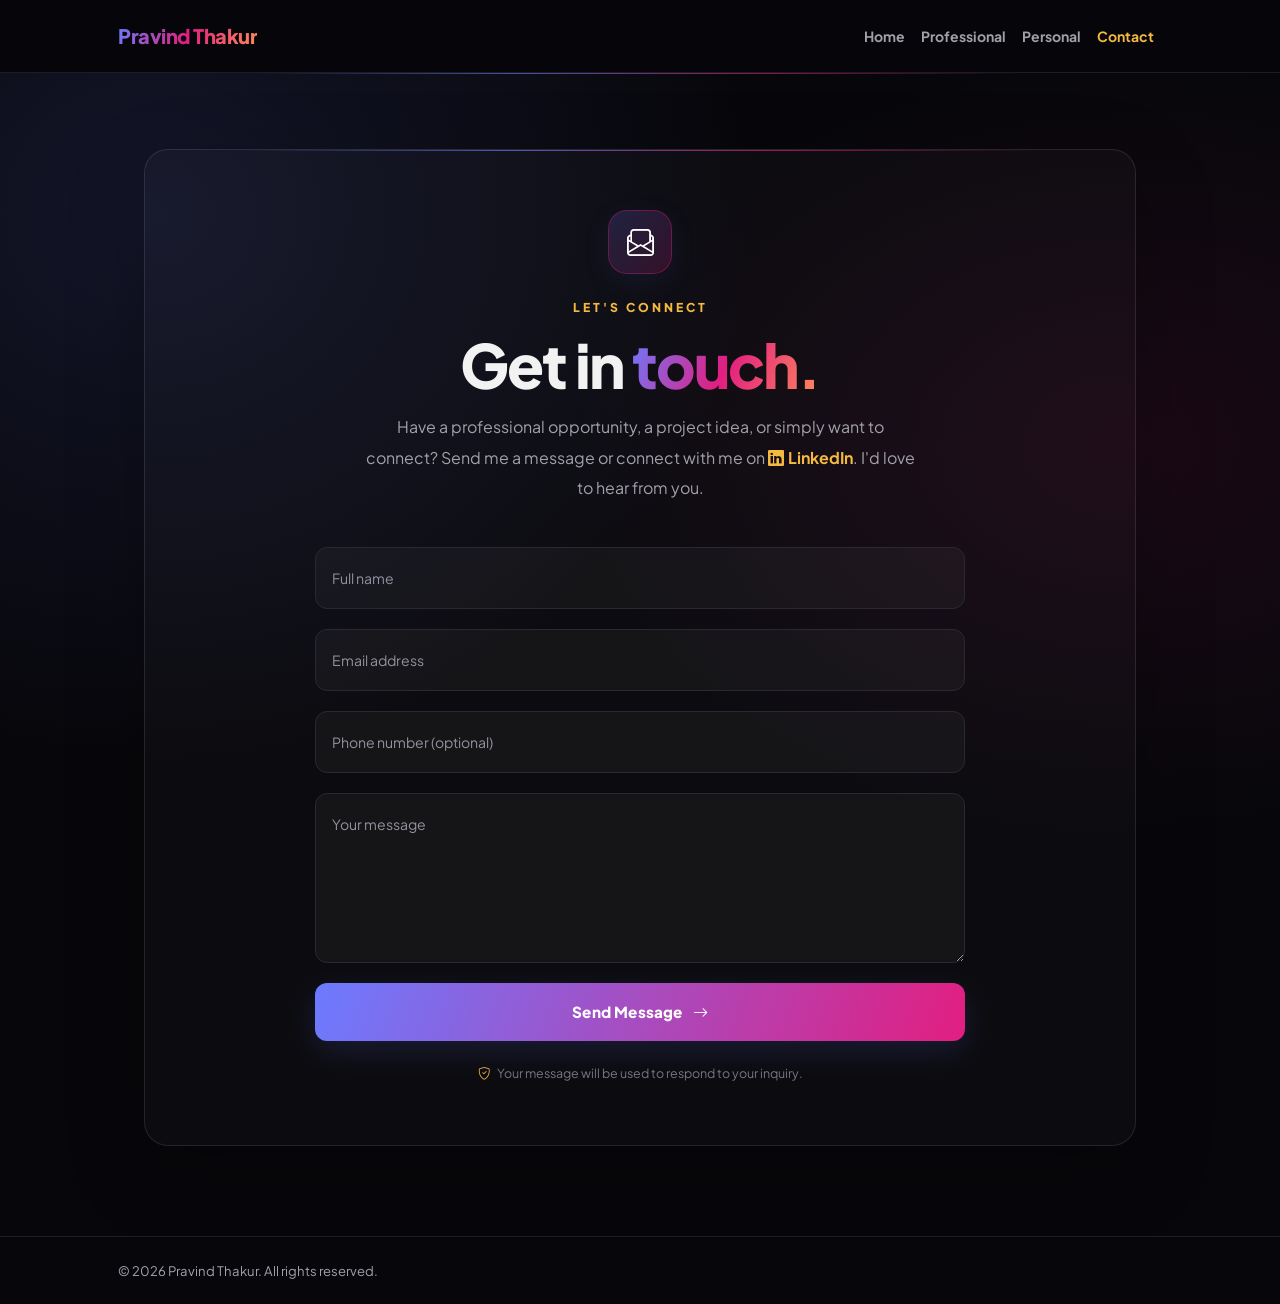
==== commit 59bdee88: "Update contact.html" ====
--- a/contact.html
+++ b/contact.html
@@ -1,373 +1,804 @@
 <!DOCTYPE html>
 <html lang="en">
-    <head>
-        <meta charset="utf-8" />
-        <meta name="viewport" content="width=device-width, initial-scale=1, shrink-to-fit=no" />
-        <meta name="description" content="" />
-        <meta name="author" content="" />
-        <title>Pravind Thakur | Home</title>
-        <!-- Favicon-->
-        <link rel="icon" type="image/x-icon" href="assets/favicon.ico" />
-        <!-- Custom Google font-->
-        <link rel="preconnect" href="https://fonts.googleapis.com" />
-        <link rel="preconnect" href="https://fonts.gstatic.com" crossorigin />
-        <link href="https://fonts.googleapis.com/css2?family=Plus+Jakarta+Sans:wght@100;200;300;400;500;600;700;800;900&amp;display=swap" rel="stylesheet" />
-        <!-- Bootstrap icons-->
-        <link href="https://cdn.jsdelivr.net/npm/bootstrap-icons@1.8.1/font/bootstrap-icons.css" rel="stylesheet" />
-        <!-- Core theme CSS (includes Bootstrap)-->
-        <link href="css/styles.css" rel="stylesheet" />
-    </head>
-    <body class="d-flex flex-column h-100 bg-light">
-        <main class="flex-shrink-0">
-            <!-- Navigation-->
-            <nav class="navbar navbar-expand-lg navbar-dark py-3" style="background:#07070b;border-bottom:1px solid #1c1c24">
-                <div class="container px-5">
-                    <a class="navbar-brand" href="index.html"><span class="fw-bolder text-primary">Pravind Thakur</span></a>
-                    <button class="navbar-toggler" type="button" data-bs-toggle="collapse" data-bs-target="#navbarSupportedContent" aria-controls="navbarSupportedContent" aria-expanded="false" aria-label="Toggle navigation"><span class="navbar-toggler-icon"></span></button>
-                    <div class="collapse navbar-collapse" id="navbarSupportedContent">
-                        <ul class="navbar-nav ms-auto mb-2 mb-lg-0 small fw-bolder">
-                            <li class="nav-item"><a class="nav-link" href="index.html">Home</a></li>
-                            <li class="nav-item"><a class="nav-link" href="Professional.html">Professional</a></li>
-                            <li class="nav-item"><a class="nav-link" href="Personal.html">Personal</a></li>
-                            <li class="nav-item"><a class="nav-link" href="contact.html">Contact</a></li>
-                        </ul>
+<head>
+    <meta charset="utf-8" />
+    <meta name="viewport" content="width=device-width, initial-scale=1" />
+    <meta name="description" content="Get in touch with Pravind Thakur for professional opportunities, collaborations, and inquiries." />
+    <meta name="author" content="Pravind Thakur" />
+
+    <title>Pravind Thakur | Contact</title>
+
+    <!-- Favicon -->
+    <link rel="icon" type="image/x-icon" href="assets/favicon.ico" />
+
+    <!-- Google Font -->
+    <link rel="preconnect" href="https://fonts.googleapis.com" />
+    <link rel="preconnect" href="https://fonts.gstatic.com" crossorigin />
+    <link href="https://fonts.googleapis.com/css2?family=Plus+Jakarta+Sans:wght@100;200;300;400;500;600;700;800;900&display=swap" rel="stylesheet" />
+
+    <!-- Bootstrap Icons -->
+    <link href="https://cdn.jsdelivr.net/npm/bootstrap-icons@1.8.1/font/bootstrap-icons.css" rel="stylesheet" />
+
+    <!-- Existing Site CSS -->
+    <link href="css/styles.css" rel="stylesheet" />
+
+    <style>
+        :root {
+            color-scheme: dark;
+
+            --c-bg: #07070b;
+            --c-surface: rgba(255, 255, 255, 0.035);
+            --c-surface-hover: rgba(255, 255, 255, 0.06);
+            --c-border: #1c1c24;
+            --c-text: #f2f2f2;
+            --c-muted: #a1a1aa;
+            --c-gold: #f5b942;
+            --c-blue: #6c7bff;
+            --c-pink: #e21e80;
+            --c-orange: #ff8a5c;
+        }
+
+        * {
+            box-sizing: border-box;
+        }
+
+        html {
+            min-height: 100%;
+            scroll-behavior: smooth;
+            background: var(--c-bg);
+        }
+
+        body {
+            min-height: 100vh;
+            margin: 0;
+            font-family: 'Plus Jakarta Sans', sans-serif;
+            background: var(--c-bg) !important;
+            color: var(--c-text);
+        }
+
+        a {
+            text-decoration: none;
+        }
+
+        /* Navigation */
+
+        .navbar {
+            background: rgba(7, 7, 11, 0.94) !important;
+            border-bottom: 1px solid var(--c-border);
+            backdrop-filter: blur(16px);
+            -webkit-backdrop-filter: blur(16px);
+        }
+
+        .navbar-brand {
+            color: var(--c-text) !important;
+            font-weight: 800;
+            letter-spacing: -0.5px;
+        }
+
+        .brand-gradient {
+            background: linear-gradient(
+                110deg,
+                var(--c-blue),
+                var(--c-pink),
+                var(--c-orange)
+            );
+            -webkit-background-clip: text;
+            background-clip: text;
+            -webkit-text-fill-color: transparent;
+        }
+
+        .navbar .nav-link {
+            color: var(--c-muted) !important;
+            font-weight: 700;
+            transition: color 0.25s ease;
+        }
+
+        .navbar .nav-link:hover,
+        .navbar .nav-link.active {
+            color: var(--c-gold) !important;
+        }
+
+        .navbar-toggler {
+            border: 1px solid #343440;
+            padding: 7px 10px;
+        }
+
+        .navbar-toggler:focus {
+            box-shadow: 0 0 0 3px rgba(108, 123, 255, 0.2);
+        }
+
+        .navbar-toggler-icon {
+            filter: invert(1);
+        }
+
+        /* Main section */
+
+        .contact-section {
+            position: relative;
+            isolation: isolate;
+            overflow: hidden;
+            min-height: calc(100vh - 140px);
+            padding: 76px 0 90px;
+            background:
+                radial-gradient(
+                    ellipse at 12% 12%,
+                    rgba(108, 123, 255, 0.12),
+                    transparent 38%
+                ),
+                radial-gradient(
+                    ellipse at 88% 32%,
+                    rgba(226, 30, 128, 0.09),
+                    transparent 35%
+                ),
+                var(--c-bg);
+        }
+
+        .contact-section::before {
+            content: "";
+            position: absolute;
+            z-index: -1;
+            top: 0;
+            left: 50%;
+            width: min(760px, 100%);
+            height: 1px;
+            transform: translateX(-50%);
+            background: linear-gradient(
+                90deg,
+                transparent,
+                rgba(108, 123, 255, 0.6),
+                rgba(226, 30, 128, 0.6),
+                transparent
+            );
+        }
+
+        .contact-shell {
+            max-width: 1040px;
+            margin: 0 auto;
+            padding: 0 24px;
+        }
+
+        .contact-card {
+            position: relative;
+            overflow: hidden;
+            padding: clamp(28px, 5vw, 60px);
+            border: 1px solid rgba(255, 255, 255, 0.10);
+            border-radius: 24px;
+            background: rgba(255, 255, 255, 0.025);
+            box-shadow: 0 24px 80px rgba(0, 0, 0, 0.24);
+        }
+
+        .contact-card::before {
+            content: "";
+            position: absolute;
+            top: 0;
+            left: 10%;
+            right: 10%;
+            height: 1px;
+            background: linear-gradient(
+                90deg,
+                transparent,
+                rgba(108, 123, 255, 0.65),
+                rgba(226, 30, 128, 0.65),
+                transparent
+            );
+        }
+
+        .contact-eyebrow {
+            margin-bottom: 14px;
+            color: var(--c-gold);
+            font-size: 0.76rem;
+            font-weight: 800;
+            letter-spacing: 3px;
+            text-transform: uppercase;
+        }
+
+        .contact-icon {
+            display: inline-flex;
+            align-items: center;
+            justify-content: center;
+            width: 64px;
+            height: 64px;
+            margin-bottom: 24px;
+            border: 1px solid rgba(226, 30, 128, 0.35);
+            border-radius: 19px;
+            background: linear-gradient(
+                135deg,
+                rgba(108, 123, 255, 0.18),
+                rgba(226, 30, 128, 0.18)
+            );
+            color: #fff;
+            font-size: 1.7rem;
+            box-shadow: 0 8px 30px rgba(108, 123, 255, 0.08);
+        }
+
+        .contact-title {
+            margin-bottom: 14px;
+            color: var(--c-text);
+            font-size: clamp(2.2rem, 5vw, 3.8rem);
+            font-weight: 800;
+            letter-spacing: -2px;
+            line-height: 1.12;
+        }
+
+        .gradient-text {
+            background: linear-gradient(
+                110deg,
+                var(--c-blue),
+                var(--c-pink),
+                var(--c-orange)
+            );
+            -webkit-background-clip: text;
+            background-clip: text;
+            -webkit-text-fill-color: transparent;
+        }
+
+        .contact-subtitle {
+            max-width: 550px;
+            margin: 0 auto;
+            color: var(--c-muted);
+            font-size: 1rem;
+            line-height: 1.9;
+        }
+
+        .contact-form-wrap {
+            max-width: 650px;
+            margin: 44px auto 0;
+        }
+
+        /* Form fields */
+
+        .form-floating {
+            margin-bottom: 20px !important;
+        }
+
+        .form-floating > .form-control {
+            min-height: 62px;
+            padding: 1.2rem 1rem;
+            border: 1px solid #292933;
+            border-radius: 12px;
+            background: rgba(255, 255, 255, 0.035);
+            color: var(--c-text);
+            font-family: inherit;
+            font-size: 0.94rem;
+            box-shadow: none;
+            transition:
+                border-color 0.25s ease,
+                background 0.25s ease,
+                box-shadow 0.25s ease;
+        }
+
+        .form-floating > textarea.form-control {
+            min-height: 170px;
+            padding-top: 1.7rem;
+            resize: vertical;
+        }
+
+        .form-floating > label {
+            padding: 1.2rem 1rem;
+            color: #92929f;
+            font-size: 0.88rem;
+        }
+
+        .form-floating > .form-control:focus {
+            border-color: var(--c-blue);
+            background: rgba(255, 255, 255, 0.05);
+            color: #fff;
+            box-shadow: 0 0 0 3px rgba(108, 123, 255, 0.12);
+        }
+
+        .form-floating > .form-control:focus ~ label,
+        .form-floating > .form-control:not(:placeholder-shown) ~ label {
+            color: var(--c-muted);
+        }
+
+        .form-control::placeholder {
+            color: transparent;
+        }
+
+        .form-control:-webkit-autofill,
+        .form-control:-webkit-autofill:hover,
+        .form-control:-webkit-autofill:focus {
+            -webkit-text-fill-color: var(--c-text);
+            transition: background-color 9999s ease-in-out 0s;
+        }
+
+        /* Submit button */
+
+        .btn-contact {
+            position: relative;
+            display: inline-flex;
+            align-items: center;
+            justify-content: center;
+            gap: 10px;
+            min-height: 58px;
+            padding: 15px 28px;
+            border: 0;
+            border-radius: 12px;
+            background: linear-gradient(
+                110deg,
+                var(--c-blue),
+                var(--c-pink)
+            );
+            color: #fff;
+            font-family: inherit;
+            font-size: 0.95rem;
+            font-weight: 800;
+            letter-spacing: 0.2px;
+            box-shadow: 0 10px 30px rgba(108, 123, 255, 0.15);
+            transition:
+                transform 0.25s ease,
+                box-shadow 0.25s ease,
+                opacity 0.25s ease;
+        }
+
+        .btn-contact:hover {
+            transform: translateY(-2px);
+            color: #fff;
+            box-shadow: 0 14px 35px rgba(226, 30, 128, 0.22);
+        }
+
+        .btn-contact:focus-visible {
+            outline: 2px solid var(--c-gold);
+            outline-offset: 4px;
+        }
+
+        .btn-contact:disabled {
+            cursor: wait;
+            opacity: 0.7;
+            transform: none;
+        }
+
+        /* Form status messages */
+
+        .form-status {
+            padding: 15px 17px;
+            margin-bottom: 22px;
+            border: 1px solid;
+            border-radius: 12px;
+            font-size: 0.9rem;
+            line-height: 1.6;
+        }
+
+        .form-status-success {
+            border-color: rgba(52, 211, 153, 0.35);
+            background: rgba(52, 211, 153, 0.08);
+            color: #6ee7b7;
+        }
+
+        .form-status-error {
+            border-color: rgba(248, 113, 113, 0.35);
+            background: rgba(248, 113, 113, 0.08);
+            color: #fca5a5;
+        }
+
+        .contact-note {
+            margin-top: 22px;
+            color: #777783;
+            font-size: 0.78rem;
+            line-height: 1.7;
+        }
+
+        .contact-note i {
+            margin-right: 5px;
+            color: var(--c-gold);
+        }
+
+        /* Footer */
+
+        .site-footer {
+            padding: 24px 0;
+            border-top: 1px solid var(--c-border);
+            background: var(--c-bg);
+            color: var(--c-muted);
+            font-size: 0.82rem;
+        }
+
+        .site-footer a {
+            color: var(--c-muted);
+            transition: color 0.2s ease;
+        }
+
+        .site-footer a:hover {
+            color: var(--c-gold);
+        }
+
+        /* Scroll progress indicator */
+
+        #cScroll {
+            position: fixed;
+            z-index: 2000;
+            top: 0;
+            left: 0;
+            width: 0;
+            height: 3px;
+            background: linear-gradient(
+                90deg,
+                var(--c-blue),
+                var(--c-pink),
+                var(--c-orange)
+            );
+        }
+
+        /* Responsive layout */
+
+        @media (max-width: 767px) {
+            .contact-section {
+                min-height: auto;
+                padding: 42px 0 55px;
+            }
+
+            .contact-shell {
+                padding: 0 16px;
+            }
+
+            .contact-card {
+                padding: 30px 20px;
+                border-radius: 18px;
+            }
+
+            .contact-title {
+                letter-spacing: -1.2px;
+            }
+
+            .contact-form-wrap {
+                margin-top: 32px;
+            }
+
+            .contact-icon {
+                width: 56px;
+                height: 56px;
+                margin-bottom: 20px;
+                border-radius: 16px;
+            }
+        }
+
+        @media (prefers-reduced-motion: reduce) {
+            *,
+            *::before,
+            *::after {
+                scroll-behavior: auto !important;
+                transition-duration: 0.01ms !important;
+                animation-duration: 0.01ms !important;
+            }
+        }
+    </style>
+</head>
+
+<body class="d-flex flex-column min-vh-100">
+
+    <!-- Scroll Progress -->
+    <div id="cScroll" aria-hidden="true"></div>
+
+    <main class="flex-shrink-0">
+
+        <!-- Navigation -->
+        <nav class="navbar navbar-expand-lg navbar-dark py-3">
+            <div class="container px-4 px-lg-5">
+
+                <a class="navbar-brand" href="index.html">
+                    <span class="brand-gradient">Pravind Thakur</span>
+                </a>
+
+                <button
+                    class="navbar-toggler"
+                    type="button"
+                    data-bs-toggle="collapse"
+                    data-bs-target="#navbarSupportedContent"
+                    aria-controls="navbarSupportedContent"
+                    aria-expanded="false"
+                    aria-label="Toggle navigation">
+                    <span class="navbar-toggler-icon"></span>
+                </button>
+
+                <div class="collapse navbar-collapse" id="navbarSupportedContent">
+                    <ul class="navbar-nav ms-auto mb-2 mb-lg-0 small fw-bolder">
+                        <li class="nav-item">
+                            <a class="nav-link" href="index.html">Home</a>
+                        </li>
+                        <li class="nav-item">
+                            <a class="nav-link" href="Professional.html">Professional</a>
+                        </li>
+                        <li class="nav-item">
+                            <a class="nav-link" href="Personal.html">Personal</a>
+                        </li>
+                        <li class="nav-item">
+                            <a class="nav-link active" aria-current="page" href="contact.html">Contact</a>
+                        </li>
+                    </ul>
+                </div>
+
+            </div>
+        </nav>
+
+        <!-- Contact Section -->
+        <section class="contact-section">
+            <div class="contact-shell">
+
+                <div class="contact-card">
+
+                    <!-- Heading -->
+                    <div class="text-center">
+
+                        <div class="contact-icon">
+                            <i class="bi bi-envelope-paper" aria-hidden="true"></i>
+                        </div>
+
+                        <div class="contact-eyebrow">Let's Connect</div>
+
+                        <h1 class="contact-title">
+                            Get in <span class="gradient-text">touch.</span>
+                        </h1>
+
+                        <p class="contact-subtitle">
+                            Have a professional opportunity, a project idea, or simply
+                            want to connect? Send me a message or connect with me on
+                            <a
+                                href="https://www.linkedin.com/in/pravindthakur"
+                                target="_blank"
+                                rel="noopener noreferrer"
+                                aria-label="Connect with Pravind Thakur on LinkedIn"
+                                style="color: var(--c-gold); font-weight: 700;">
+                                <i class="bi bi-linkedin me-1" aria-hidden="true"></i>LinkedIn</a>.
+                            I'd love to hear from you.
+                        </p>
+
                     </div>
+
+                    <!-- Contact Form -->
+                    <div class="contact-form-wrap">
+
+                        <form
+                            id="contactForm"
+                            action="https://api.web3forms.com/submit"
+                            method="POST">
+
+                            <!-- Web3Forms Configuration -->
+                            <input
+                                type="hidden"
+                                name="access_key"
+                                value="878c58c5-ea82-4740-922f-58b1c3e87656" />
+
+                            <input
+                                type="hidden"
+                                name="subject"
+                                value="New message | PravindThakur.com" />
+
+                            <!-- Spam Protection -->
+                            <input
+                                type="checkbox"
+                                name="botcheck"
+                                style="display: none"
+                                tabindex="-1"
+                                autocomplete="off" />
+
+                            <!-- Name -->
+                            <div class="form-floating">
+                                <input
+                                    class="form-control"
+                                    id="name"
+                                    name="name"
+                                    type="text"
+                                    placeholder="Your full name"
+                                    autocomplete="name"
+                                    maxlength="100"
+                                    required />
+
+                                <label for="name">Full name</label>
+                            </div>
+
+                            <!-- Email -->
+                            <div class="form-floating">
+                                <input
+                                    class="form-control"
+                                    id="email"
+                                    name="email"
+                                    type="email"
+                                    placeholder="name@example.com"
+                                    autocomplete="email"
+                                    maxlength="254"
+                                    required />
+
+                                <label for="email">Email address</label>
+                            </div>
+
+                            <!-- Phone -->
+                            <div class="form-floating">
+                                <input
+                                    class="form-control"
+                                    id="phone"
+                                    name="phone"
+                                    type="tel"
+                                    placeholder="Phone number (optional)"
+                                    autocomplete="tel"
+                                    maxlength="30" />
+
+                                <label for="phone">Phone number (optional)</label>
+                            </div>
+
+                            <!-- Message -->
+                            <div class="form-floating">
+                                <textarea
+                                    class="form-control"
+                                    id="message"
+                                    name="message"
+                                    placeholder="Write your message"
+                                    maxlength="5000"
+                                    required></textarea>
+
+                                <label for="message">Your message</label>
+                            </div>
+
+                            <!-- Success Message -->
+                            <div
+                                class="form-status form-status-success d-none"
+                                id="submitSuccessMessage"
+                                role="status"
+                                aria-live="polite">
+
+                                <i class="bi bi-check-circle-fill me-2" aria-hidden="true"></i>
+
+                                <strong>Message sent successfully!</strong>
+                                Thank you for reaching out. I appreciate your message.
+                            </div>
+
+                            <!-- Error Message -->
+                            <div
+                                class="form-status form-status-error d-none"
+                                id="submitErrorMessage"
+                                role="alert">
+
+                                <i class="bi bi-exclamation-circle-fill me-2" aria-hidden="true"></i>
+
+                                <strong>Unable to send your message.</strong>
+                                Please try again. If the issue continues, you can contact me through LinkedIn.
+                            </div>
+
+                            <!-- Submit Button -->
+                            <div class="d-grid">
+                                <button
+                                    class="btn-contact"
+                                    id="submitButton"
+                                    type="submit">
+
+                                    <span id="submitButtonText">Send Message</span>
+                                    <i class="bi bi-arrow-right" id="submitButtonIcon" aria-hidden="true"></i>
+
+                                </button>
+                            </div>
+
+                            <p class="contact-note text-center mb-0">
+                                <i class="bi bi-shield-check" aria-hidden="true"></i>
+                                Your message will be used to respond to your inquiry.
+                            </p>
+
+                        </form>
+
+                    </div>
+
                 </div>
-            </nav>
-
-            <!-- ===== Cinematic home body: styles ===== -->
-            <script>document.documentElement.classList.add('js');</script>
-            <style>
-                .cine{background:#07070b;color:#f2f2f2;position:relative;overflow:hidden}
-                .cine a{text-decoration:none}
-                .c-grad{background:linear-gradient(100deg,#6c7bff 0%,#e21e80 70%,#ff8a5c 100%);-webkit-background-clip:text;background-clip:text;-webkit-text-fill-color:transparent}
-                .c-gold{color:#f5b942}
-                .c-muted{color:#a1a1aa}
-                #cScroll{position:fixed;top:0;left:0;height:3px;width:0;background:linear-gradient(90deg,#1e30f3,#e21e80);z-index:2000}
-
-                .c-hero{position:relative;min-height:88vh;display:flex;align-items:center;padding:9vh 0}
-                .c-hero::before{content:"";position:absolute;inset:0;background:radial-gradient(520px circle at var(--mx,70%) var(--my,40%),rgba(226,30,128,.28),transparent 65%);pointer-events:none}
-                .c-hero::after{content:"";position:absolute;inset:0;opacity:.07;pointer-events:none;background-image:url("data:image/svg+xml;utf8,<svg xmlns='http://www.w3.org/2000/svg' width='160' height='160'><filter id='n'><feTurbulence type='fractalNoise' baseFrequency='.9' numOctaves='2'/></filter><rect width='100%' height='100%' filter='url(%23n)'/></svg>")}
-                .c-lb{position:absolute;left:0;right:0;height:7vh;background:#000;display:flex;align-items:center;justify-content:space-between;padding:0 5vw;font-size:.7rem;letter-spacing:.25em;text-transform:uppercase;color:#71717a;z-index:2}
-                .c-lb.top{top:0}.c-lb.bot{bottom:0}
-                .c-eyebrow{letter-spacing:.3em;font-size:.75rem;text-transform:uppercase;color:#f5b942}
-                .c-title{font-size:clamp(3rem,9vw,7rem);font-weight:800;line-height:.95;letter-spacing:-.03em;margin:.6rem 0 1.2rem}
-                .c-role{font-size:clamp(1.1rem,2.4vw,1.6rem);font-weight:300;min-height:2.2em}
-                .c-role b{font-weight:600;color:#fff;transition:opacity .35s,transform .35s;display:inline-block;border-bottom:2px solid #e21e80}
-                .c-role b.out{opacity:0;transform:translateY(8px)}
-                .c-btn{display:inline-block;padding:.9rem 2rem;border-radius:999px;font-weight:700;font-size:.95rem;transition:transform .25s,box-shadow .25s,background .25s}
-                .c-btn:hover{transform:translateY(-3px)}
-                .c-btn.fill{background:linear-gradient(90deg,#1e30f3,#e21e80);color:#fff}
-                .c-btn.fill:hover{box-shadow:0 10px 30px rgba(226,30,128,.4);color:#fff}
-                .c-btn.line{border:1px solid rgba(255,255,255,.35);color:#fff}
-                .c-btn.line:hover{background:#fff;color:#000}
-                .c-portrait{position:relative;display:flex;justify-content:center;z-index:1}
-                .c-portrait::before{content:"";position:absolute;width:75%;aspect-ratio:1;border-radius:50%;top:8%;background:conic-gradient(from 90deg,#1e30f3,#e21e80,#ff8a5c,#1e30f3);filter:blur(70px);opacity:.55;animation:cSpin 14s linear infinite}
-                @keyframes cSpin{to{transform:rotate(360deg)}}
-                .c-portrait img{position:relative;max-height:62vh;max-width:100%;animation:cFloat 6s ease-in-out infinite;filter:drop-shadow(0 25px 40px rgba(0,0,0,.6))}
-                @keyframes cFloat{50%{transform:translateY(-12px)}}
-                .c-scroll{position:absolute;bottom:9vh;left:50%;width:1px;height:46px;background:linear-gradient(#f5b942,transparent);z-index:2;animation:cDrop 2s ease-in-out infinite}
-                @keyframes cDrop{0%{transform:scaleY(0);transform-origin:top}50%{transform:scaleY(1);transform-origin:top}51%{transform-origin:bottom}100%{transform:scaleY(0);transform-origin:bottom}}
-
-                .c-sec{padding:7rem 0;position:relative}
-                .c-h2{font-size:clamp(2rem,4.5vw,3.2rem);font-weight:800;letter-spacing:-.02em}
-
-                .c-reel{overflow:hidden;padding:1.5rem 0;border-top:1px solid #1c1c24;border-bottom:1px solid #1c1c24;background:#0b0b11;-webkit-mask-image:linear-gradient(90deg,transparent,#000 8%,#000 92%,transparent);mask-image:linear-gradient(90deg,transparent,#000 8%,#000 92%,transparent)}
-                .c-track{display:flex;gap:14px;width:max-content;animation:cMarq 60s linear infinite}
-                .c-reel:hover .c-track{animation-play-state:paused}
-                @keyframes cMarq{to{transform:translateX(-50%)}}
-                .c-frame{flex:0 0 auto;border:6px solid #15151c;border-radius:4px;overflow:hidden;position:relative}
-                .c-frame img{height:230px;width:auto;display:block;filter:grayscale(1) contrast(1.1);transition:filter .4s,transform .4s}
-                .c-frame:hover img{filter:none;transform:scale(1.06)}
-
-                .c-stat{font-size:clamp(2.4rem,5vw,3.8rem);font-weight:800;line-height:1}
-
-                .c-worlds{display:flex;gap:14px;min-height:380px}
-                .c-world{flex:1;border-radius:22px;padding:2.4rem;display:flex;flex-direction:column;justify-content:flex-end;position:relative;overflow:hidden;transition:flex .6s cubic-bezier(.2,.8,.2,1)}
-                .c-world:hover{flex:1.7}
-                .c-world.work{background:radial-gradient(circle at 20% 10%,#2b3fff,#0b1240 70%)}
-                .c-world.create{background:radial-gradient(circle at 80% 10%,#ff6a3d,#7a0f4a 75%)}
-                .c-world .more{max-height:0;opacity:0;overflow:hidden;transition:max-height .6s,opacity .6s}
-                .c-world:hover .more{max-height:200px;opacity:1}
-                .c-world h3{font-size:clamp(1.5rem,3vw,2.2rem);font-weight:800}
-                @media (max-width:767px){.c-worlds{flex-direction:column}.c-world .more{max-height:200px;opacity:1}}
-
-                .c-card{background:rgba(255,255,255,.04);border:1px solid rgba(255,255,255,.1);border-radius:18px;padding:1.8rem;height:100%;transition:transform .15s,border-color .3s,background .3s;transform-style:preserve-3d}
-                .c-card:hover{border-color:rgba(226,30,128,.7);background:rgba(255,255,255,.07)}
-                .c-ico{width:52px;height:52px;border-radius:14px;display:flex;align-items:center;justify-content:center;font-size:1.5rem;background:linear-gradient(135deg,#1e30f3,#e21e80);color:#fff;margin-bottom:1.1rem}
-
-                .c-quote{font-family:Georgia,'Times New Roman',serif;font-style:italic;font-size:clamp(1.8rem,4.6vw,3.4rem);line-height:1.25;text-align:center;max-width:900px;margin:0 auto}
-                .c-tag{display:inline-block;padding:.55rem 1.1rem;margin:.3rem;border:1px solid rgba(255,255,255,.18);border-radius:999px;font-size:.95rem;transition:all .25s;cursor:default}
-                .c-tag:hover{background:#fff;color:#000;transform:translateY(-4px) rotate(-2deg);box-shadow:0 10px 24px rgba(226,30,128,.35)}
-
-                .c-cta{background:#0b0b11;border-top:1px solid #1c1c24;padding:7rem 0;text-align:center;position:relative;overflow:hidden}
-                .c-cta::before{content:"";position:absolute;left:50%;top:50%;width:640px;height:640px;max-width:120%;transform:translate(-50%,-50%);border-radius:50%;background:radial-gradient(circle,rgba(226,30,128,.28),rgba(30,48,243,.14) 45%,transparent 70%);pointer-events:none}
-                .c-cta .container{position:relative}
-
-                .js .rv{opacity:0;transform:translateY(34px);transition:opacity .9s ease,transform .9s ease}
-                .js .rv.in{opacity:1;transform:none}
-                .js .rv.d1{transition-delay:.12s}.js .rv.d2{transition-delay:.24s}.js .rv.d3{transition-delay:.36s}
-                @media (prefers-reduced-motion:reduce){
-                    .c-track,.c-portrait::before,.c-portrait img,.c-scroll{animation:none}
-                    .js .rv{opacity:1;transform:none;transition:none}
-                    .c-world,.c-card,.c-tag,.c-btn{transition:none}
-                }
-            </style>
-
-            <div class="cine">
-                <div id="cScroll"></div>
-
-                <!-- 1. Hero scene-->
-                <section class="c-hero" id="cHero">
-                    <div class="container px-5" style="position:relative;z-index:1">
-                        <div class="row align-items-center gx-5">
-                            <div class="col-lg-7 text-center text-lg-start rv">
-                                <div class="c-eyebrow">Work &middot; Creativity &middot; Life</div>
-                                <h1 class="c-title"><span class="c-grad">Pravind<br>Thakur</span></h1>
-                                <div class="c-role">I am a <b id="cRole">business analyst</b></div>
-                                <p class="c-muted mb-4" style="max-width:520px">Nearly a decade in capital markets, 35K+ learners on YouTube, and a camera never far away. Building, creating and staying kind.</p>
-                                <div class="d-flex flex-wrap gap-3 justify-content-center justify-content-lg-start">
-                                    <a class="c-btn fill" href="Professional.html">Professional</a>
-                                    <a class="c-btn line" href="Personal.html">Personal</a>
-                                </div>
-                            </div>
-                            <div class="col-lg-5 mt-5 mt-lg-0 rv d2">
-                                <div class="c-portrait"><img src="assets/Profile.png" alt="Pravind Thakur" /></div>
-                            </div>
-                        </div>
-                    </div>
-                    <div class="c-scroll"></div>
-                    <div class="c-lb bot"><span>Scroll to explore</span><span>Capital markets &middot; PowerPoint &middot; Photography</span></div>
-                </section>
-
-                <!-- 2. Photo reel-->
-                <section class="c-reel" aria-label="Photo reel">
-                    <div class="c-track">
-                        <a class="c-frame" href="Photography.html"><img src="photos/photo1.JPG" alt="Photo 1" loading="lazy" onerror="this.parentNode.style.display='none'" /></a>
-                        <a class="c-frame" href="Photography.html"><img src="photos/photo2.JPG" alt="Photo 2" loading="lazy" onerror="this.parentNode.style.display='none'" /></a>
-                        <a class="c-frame" href="Photography.html"><img src="photos/photo3.JPG" alt="Photo 3" loading="lazy" onerror="this.parentNode.style.display='none'" /></a>
-                        <a class="c-frame" href="Photography.html"><img src="photos/photo4.JPG" alt="Photo 4" loading="lazy" onerror="this.parentNode.style.display='none'" /></a>
-                        <a class="c-frame" href="Photography.html"><img src="photos/photo5.JPG" alt="Photo 5" loading="lazy" onerror="this.parentNode.style.display='none'" /></a>
-                        <a class="c-frame" href="Photography.html"><img src="photos/photo7.jpeg" alt="Photo 7" loading="lazy" onerror="this.parentNode.style.display='none'" /></a>
-                        <a class="c-frame" href="Photography.html"><img src="photos/photo8.jpeg" alt="Photo 8" loading="lazy" onerror="this.parentNode.style.display='none'" /></a>
-                        <a class="c-frame" href="Photography.html"><img src="photos/photo9.jpg" alt="Photo 9" loading="lazy" onerror="this.parentNode.style.display='none'" /></a>
-                        <a class="c-frame" href="Photography.html"><img src="photos/photo1.JPG" alt="" loading="lazy" onerror="this.parentNode.style.display='none'" /></a>
-                        <a class="c-frame" href="Photography.html"><img src="photos/photo2.JPG" alt="" loading="lazy" onerror="this.parentNode.style.display='none'" /></a>
-                        <a class="c-frame" href="Photography.html"><img src="photos/photo3.JPG" alt="" loading="lazy" onerror="this.parentNode.style.display='none'" /></a>
-                        <a class="c-frame" href="Photography.html"><img src="photos/photo4.JPG" alt="" loading="lazy" onerror="this.parentNode.style.display='none'" /></a>
-                        <a class="c-frame" href="Photography.html"><img src="photos/photo5.JPG" alt="" loading="lazy" onerror="this.parentNode.style.display='none'" /></a>
-                        <a class="c-frame" href="Photography.html"><img src="photos/photo7.jpeg" alt="" loading="lazy" onerror="this.parentNode.style.display='none'" /></a>
-                        <a class="c-frame" href="Photography.html"><img src="photos/photo8.jpeg" alt="" loading="lazy" onerror="this.parentNode.style.display='none'" /></a>
-                        <a class="c-frame" href="Photography.html"><img src="photos/photo9.jpg" alt="" loading="lazy" onerror="this.parentNode.style.display='none'" /></a>
-                    </div>
-                </section>
-
-                <!-- 3. Numbers-->
-                <section class="c-sec" style="padding:5rem 0">
-                    <div class="container px-5">
-                        <div class="row text-center gy-4">
-                            <div class="col-6 col-md-3 rv"><div class="c-stat c-grad" data-count="9" data-suffix="+">0</div><div class="c-muted small mt-2">Years in capital markets</div></div>
-                            <div class="col-6 col-md-3 rv d1"><div class="c-stat c-grad" data-count="16" data-suffix="M+">0</div><div class="c-muted small mt-2">Records processed faster</div></div>
-                            <div class="col-6 col-md-3 rv d2"><div class="c-stat c-grad" data-count="35" data-suffix="K+">0</div><div class="c-muted small mt-2">YouTube subscribers</div></div>
-                            <div class="col-6 col-md-3 rv d3"><div class="c-stat c-grad" data-count="300" data-suffix="+">0</div><div class="c-muted small mt-2">Videos published</div></div>
-                        </div>
-                    </div>
-                </section>
-
-                <!-- 4. Two worlds-->
-                <section class="c-sec" style="padding-top:2rem">
-                    <div class="container px-5">
-                        <div class="text-center mb-5 rv">
-                            <div class="c-eyebrow">Two sides</div>
-                            <h2 class="c-h2">One story, <span class="c-grad">two worlds</span></h2>
-                            <p class="c-muted">Hover to step inside.</p>
-                        </div>
-                        <div class="c-worlds rv d1">
-                            <div class="c-world work">
-                                <div class="c-eyebrow" style="color:#9db4ff">Work</div>
-                                <h3>Capital markets and corporate actions</h3>
-                                <div class="more">
-                                    <p class="mt-2">Business Analyst on TCS BaNCS, working with global banks across APAC, EMEA, NAM and LATAM on corporate actions, SWIFT messaging and reference data.</p>
-                                    <a class="c-btn fill" href="Professional.html">See my work</a>
-                                </div>
-                            </div>
-                            <div class="c-world create">
-                                <div class="c-eyebrow" style="color:#ffe3d1">Create</div>
-                                <h3>PowerPoint, photography and trading</h3>
-                                <div class="more">
-                                    <p class="mt-2">I teach PowerPoint and automation on YouTube, shoot photos and video, and follow equity and commodity markets.</p>
-                                    <a class="c-btn line" href="Personal.html">Meet the creator</a>
-                                </div>
-                            </div>
-                        </div>
-                    </div>
-                </section>
-
-                <!-- 5. Explore cards-->
-                <section class="c-sec" style="padding-top:2rem">
-                    <div class="container px-5">
-                        <div class="text-center mb-5 rv">
-                            <div class="c-eyebrow">Explore</div>
-                            <h2 class="c-h2">Pick a <span class="c-grad">scene</span></h2>
-                        </div>
-                        <div class="row g-4">
-                            <div class="col-md-6 col-xl-3 rv">
-                                <a class="c-card d-block text-white" data-tilt href="Professional.html">
-                                    <div class="c-ico"><i class="bi bi-bank"></i></div>
-                                    <h3 class="h5 fw-bolder">Capital markets</h3>
-                                    <p class="c-muted small">Corporate actions, asset servicing and reference data on TCS BaNCS.</p>
-                                    <span class="c-gold fw-bolder small">Explore <i class="bi bi-arrow-right"></i></span>
-                                </a>
-                            </div>
-                            <div class="col-md-6 col-xl-3 rv d1">
-                                <a class="c-card d-block text-white" data-tilt href="Powerpoint.html">
-                                    <div class="c-ico"><i class="bi bi-file-earmark-slides"></i></div>
-                                    <h3 class="h5 fw-bolder">PowerPoint</h3>
-                                    <p class="c-muted small">Design, animation and VBA automation tutorials for 35K+ learners.</p>
-                                    <span class="c-gold fw-bolder small">Explore <i class="bi bi-arrow-right"></i></span>
-                                </a>
-                            </div>
-                            <div class="col-md-6 col-xl-3 rv d2">
-                                <a class="c-card d-block text-white" data-tilt href="Photography.html">
-                                    <div class="c-ico"><i class="bi bi-camera"></i></div>
-                                    <h3 class="h5 fw-bolder">Photography</h3>
-                                    <p class="c-muted small">Lifestyle, travel and portrait moments, with cinematography and reels.</p>
-                                    <span class="c-gold fw-bolder small">Explore <i class="bi bi-arrow-right"></i></span>
-                                </a>
-                            </div>
-                            <div class="col-md-6 col-xl-3 rv d3">
-                                <a class="c-card d-block text-white" data-tilt href="Trading.html">
-                                    <div class="c-ico"><i class="bi bi-graph-up-arrow"></i></div>
-                                    <h3 class="h5 fw-bolder">Trading</h3>
-                                    <p class="c-muted small">Equity and commodity markets, analysis and risk management.</p>
-                                    <span class="c-gold fw-bolder small">Explore <i class="bi bi-arrow-right"></i></span>
-                                </a>
-                            </div>
-                        </div>
-                    </div>
-                </section>
-
-                <!-- 6. Title card quote-->
-                <section class="c-sec" style="background:#0b0b11">
-                    <div class="container px-5 rv">
-                        <p class="c-quote">&ldquo;In a world where you can be anything, <span class="c-grad">be kind.</span>&rdquo;</p>
-                    </div>
-                </section>
-
-                <!-- 7. Skills-->
-                <section class="c-sec">
-                    <div class="container px-5">
-                        <div class="text-center mb-4 rv">
-                            <div class="c-eyebrow">The toolkit</div>
-                            <h2 class="c-h2">What I <span class="c-grad">bring</span></h2>
-                        </div>
-                        <div class="text-center rv d1" style="max-width:860px;margin:0 auto">
-                            <span class="c-tag">Corporate Actions</span><span class="c-tag">Asset Servicing</span><span class="c-tag">SWIFT Messaging</span><span class="c-tag">Reference Data</span><span class="c-tag">Business Analysis</span><span class="c-tag">Oracle SQL &amp; PL/SQL</span><span class="c-tag">Performance Tuning</span><span class="c-tag">GDPR Archival</span><span class="c-tag">UAT &amp; Production Support</span><span class="c-tag">PowerPoint &amp; VBA</span><span class="c-tag">Cinematography</span><span class="c-tag">Color Grading</span><span class="c-tag">Storytelling</span>
-                        </div>
-                    </div>
-                </section>
-
-                <!-- 8. Call to action-->
-                <section class="c-cta">
-                    <div class="container px-5 rv">
-                        <div class="c-eyebrow mb-2">Your move</div>
-                        <h2 class="c-h2 mb-4">Let's build <span class="c-grad">something together</span></h2>
-                        <a class="c-btn fill me-sm-3 mb-3 mb-sm-0" href="contact.html">Contact me</a>
-                        <a class="c-btn line" href="assets/PravindThakur.pdf" download="PravindThakur.pdf"><i class="bi bi-download me-2"></i>Download resume</a>
-                    </div>
-                </section>
+
             </div>
-
-            <!-- ===== Cinematic home body: behaviour ===== -->
-            <script>
-            (function () {
-                var reduce = window.matchMedia('(prefers-reduced-motion: reduce)').matches;
-                var fine = window.matchMedia('(hover: hover)').matches;
-
-                var bar = document.getElementById('cScroll');
-                window.addEventListener('scroll', function () {
-                    var h = document.documentElement;
-                    var max = h.scrollHeight - h.clientHeight;
-                    bar.style.width = (max > 0 ? (h.scrollTop / max) * 100 : 0) + '%';
-                }, { passive: true });
-
-                var hero = document.getElementById('cHero');
-                if (hero && fine && !reduce) {
-                    hero.addEventListener('mousemove', function (e) {
-                        var r = hero.getBoundingClientRect();
-                        hero.style.setProperty('--mx', (e.clientX - r.left) + 'px');
-                        hero.style.setProperty('--my', (e.clientY - r.top) + 'px');
-                    });
-                }
-
-                var roles = ['business analyst', 'PowerPoint creator', 'photographer', 'market watcher', 'storyteller'];
-                var roleEl = document.getElementById('cRole');
-                var ri = 0;
-                if (roleEl && !reduce) {
-                    setInterval(function () {
-                        roleEl.classList.add('out');
-                        setTimeout(function () {
-                            ri = (ri + 1) % roles.length;
-                            roleEl.textContent = roles[ri];
-                            roleEl.classList.remove('out');
-                        }, 350);
-                    }, 2400);
-                }
-
-                function countUp(el) {
-                    var end = parseInt(el.getAttribute('data-count'), 10);
-                    var suffix = el.getAttribute('data-suffix') || '';
-                    if (reduce) { el.textContent = end + suffix; return; }
-                    var start = null;
-                    function step(ts) {
-                        if (!start) start = ts;
-                        var p = Math.min((ts - start) / 1500, 1);
-                        var eased = 1 - Math.pow(1 - p, 3);
-                        el.textContent = Math.round(end * eased) + (p === 1 ? suffix : '');
-                        if (p < 1) requestAnimationFrame(step);
-                    }
-                    requestAnimationFrame(step);
-                }
-
-                var io = new IntersectionObserver(function (entries) {
-                    entries.forEach(function (en) {
-                        if (!en.isIntersecting) return;
-                        en.target.classList.add('in');
-                        en.target.querySelectorAll('[data-count]').forEach(countUp);
-                        io.unobserve(en.target);
-                    });
-                }, { threshold: 0.15 });
-                document.querySelectorAll('.rv').forEach(function (el) { io.observe(el); });
-
-                if (fine && !reduce) {
-                    document.querySelectorAll('[data-tilt]').forEach(function (card) {
-                        card.addEventListener('mousemove', function (e) {
-                            var r = card.getBoundingClientRect();
-                            var x = (e.clientX - r.left) / r.width - 0.5;
-                            var y = (e.clientY - r.top) / r.height - 0.5;
-                            card.style.transform = 'perspective(700px) rotateX(' + (-y * 12) + 'deg) rotateY(' + (x * 12) + 'deg) translateY(-4px)';
-                        });
-                        card.addEventListener('mouseleave', function () {
-                            card.style.transform = '';
-                        });
-                    });
-                }
-            })();
-            </script>
-        </main>
-        <!-- Footer-->
-<footer class="py-4 mt-auto" style="background:#07070b;border-top:1px solid #1c1c24;color:#a1a1aa">
-    <div class="container px-5">
-        <div class="row align-items-center justify-content-center">
-            <div class="col-auto text-center">
-                <div class="small m-0">&copy; Pravind Thakur. All rights reserved.</div>
+        </section>
+
+    </main>
+
+    <!-- Footer -->
+    <footer class="site-footer mt-auto">
+        <div class="container px-4 px-lg-5">
+            <div class="d-flex flex-column flex-sm-row align-items-center justify-content-between gap-2">
+
+                <div class="text-center text-sm-start">
+                    &copy; <span id="currentYear">2026</span> Pravind Thakur. All rights reserved.
+                </div>
+
             </div>
         </div>
-    </div>
-</footer>
-        <!-- Bootstrap core JS-->
-        <script src="https://cdn.jsdelivr.net/npm/bootstrap@5.2.3/dist/js/bootstrap.bundle.min.js"></script>
-        <!-- Core theme JS-->
-        <script src="js/scripts.js"></script>
-    </body>
+    </footer>
+
+    <!-- Bootstrap JavaScript -->
+    <script src="https://cdn.jsdelivr.net/npm/bootstrap@5.2.3/dist/js/bootstrap.bundle.min.js"></script>
+
+    <!-- Existing Site JavaScript -->
+    <script src="js/scripts.js"></script>
+
+    <!-- Page Scripts -->
+    <script>
+        // Update copyright year automatically
+        document.getElementById('currentYear').textContent =
+            new Date().getFullYear();
+
+        // Scroll progress indicator
+        function updateScrollProgress() {
+            const scrollTop =
+                window.scrollY || document.documentElement.scrollTop;
+
+            const scrollableHeight =
+                document.documentElement.scrollHeight - window.innerHeight;
+
+            const progress = scrollableHeight > 0
+                ? (scrollTop / scrollableHeight) * 100
+                : 0;
+
+            document.getElementById('cScroll').style.width =
+                Math.min(progress, 100) + '%';
+        }
+
+        window.addEventListener('scroll', updateScrollProgress, {
+            passive: true
+        });
+
+        window.addEventListener('resize', updateScrollProgress);
+
+        updateScrollProgress();
+
+        // Contact form submission using Web3Forms
+        document.getElementById('contactForm').addEventListener(
+            'submit',
+            async function (event) {
+                event.preventDefault();
+
+                const form = event.target;
+                const button = document.getElementById('submitButton');
+                const buttonText = document.getElementById('submitButtonText');
+                const buttonIcon = document.getElementById('submitButtonIcon');
+                const successMessage =
+                    document.getElementById('submitSuccessMessage');
+                const errorMessage =
+                    document.getElementById('submitErrorMessage');
+
+                // Hide previous status messages
+                successMessage.classList.add('d-none');
+                errorMessage.classList.add('d-none');
+
+                // Prevent duplicate submissions
+                button.disabled = true;
+                buttonText.textContent = 'Sending...';
+                buttonIcon.className = 'bi bi-arrow-repeat';
+
+                try {
+                    const response = await fetch(form.action, {
+                        method: 'POST',
+                        headers: {
+                            'Accept': 'application/json'
+                        },
+                        body: new FormData(form)
+                    });
+
+                    const data = await response.json();
+
+                    if (response.ok && data.success) {
+                        successMessage.classList.remove('d-none');
+                        form.reset();
+
+                        successMessage.scrollIntoView({
+                            behavior: 'smooth',
+                            block: 'center'
+                        });
+                    } else {
+                        errorMessage.classList.remove('d-none');
+
+                        errorMessage.scrollIntoView({
+                            behavior: 'smooth',
+                            block: 'center'
+                        });
+                    }
+
+                } catch (error) {
+                    errorMessage.classList.remove('d-none');
+
+                    errorMessage.scrollIntoView({
+                        behavior: 'smooth',
+                        block: 'center'
+                    });
+
+                } finally {
+                    button.disabled = false;
+                    buttonText.textContent = 'Send Message';
+                    buttonIcon.className = 'bi bi-arrow-right';
+                }
+            }
+        );
+    </script>
+
+</body>
 </html>
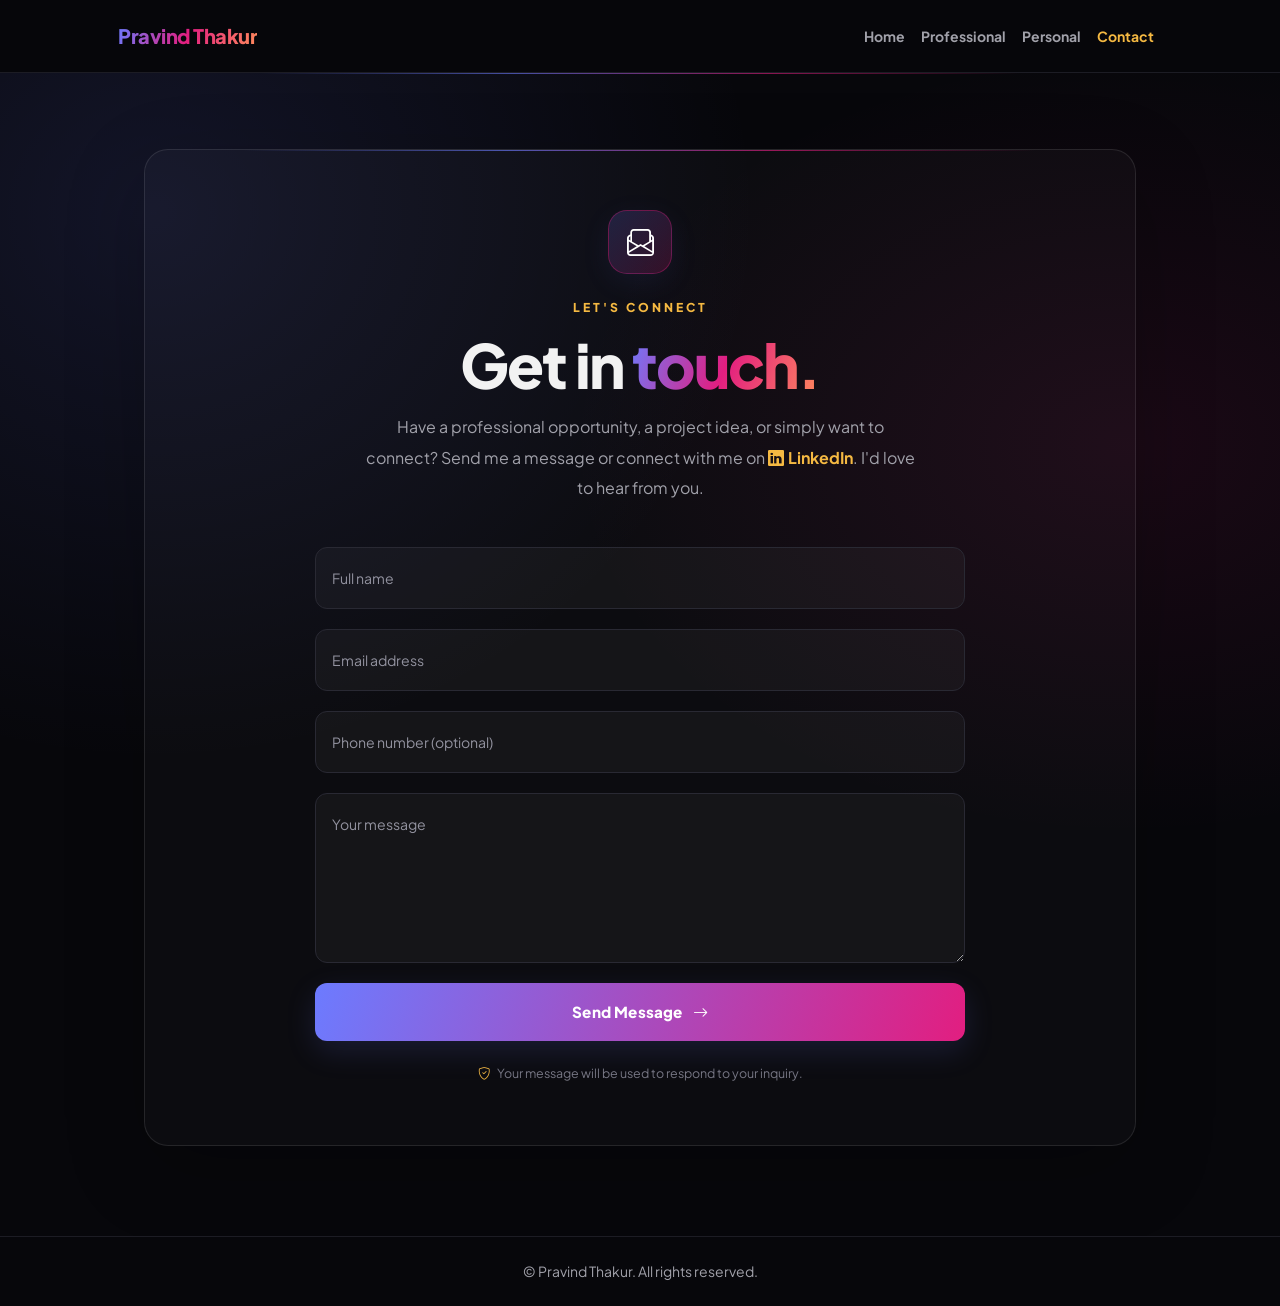
==== commit e0c24569: "Update contact.html" ====
--- a/contact.html
+++ b/contact.html
@@ -682,18 +682,18 @@
 
     </main>
 
-    <!-- Footer -->
-    <footer class="site-footer mt-auto">
-        <div class="container px-4 px-lg-5">
-            <div class="d-flex flex-column flex-sm-row align-items-center justify-content-between gap-2">
-
-                <div class="text-center text-sm-start">
-                    &copy; <span id="currentYear">2026</span> Pravind Thakur. All rights reserved.
+<!-- Footer -->
+<footer id="siteFooter" class="py-4 mt-auto">
+    <div class="container px-5">
+        <div class="row align-items-center justify-content-center">
+            <div class="col-auto text-center">
+                <div class="small m-0">
+                    &copy; Pravind Thakur. All rights reserved.
                 </div>
-
             </div>
         </div>
-    </footer>
+    </div>
+</footer>
 
     <!-- Bootstrap JavaScript -->
     <script src="https://cdn.jsdelivr.net/npm/bootstrap@5.2.3/dist/js/bootstrap.bundle.min.js"></script>
